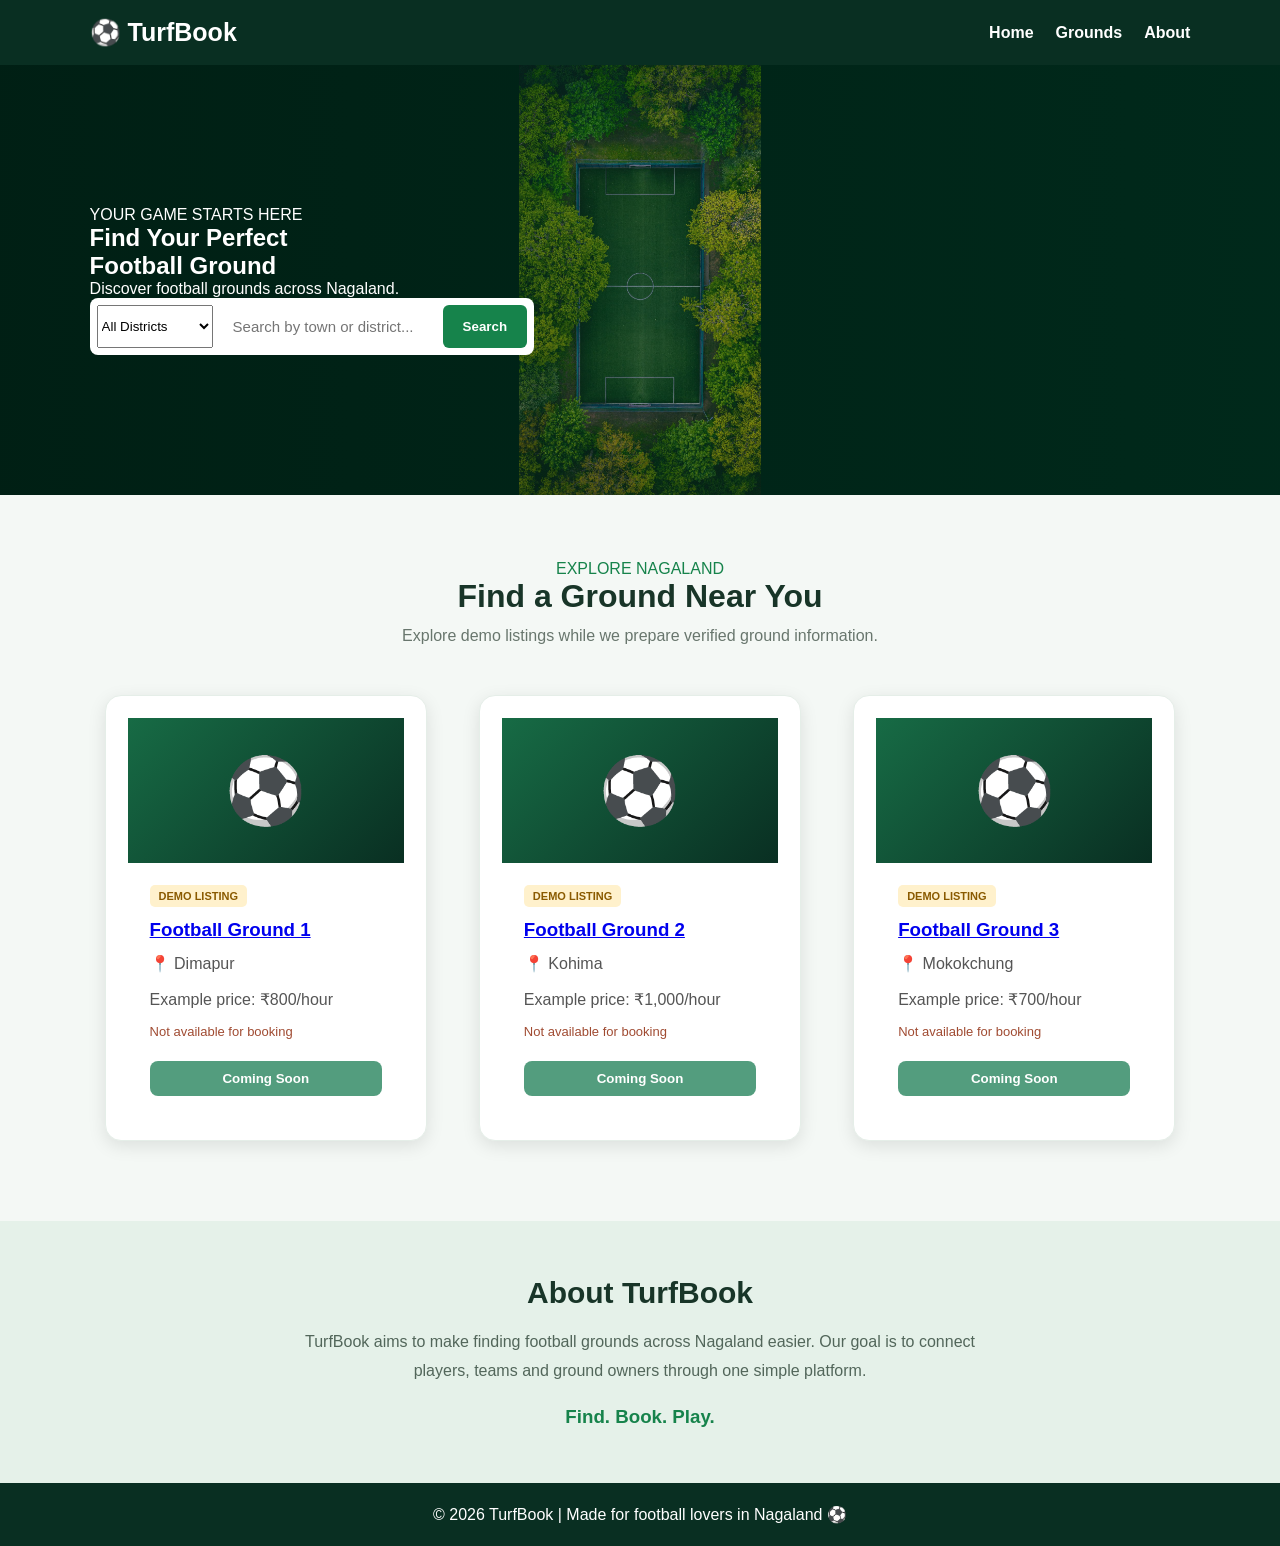
==== index.html @ 5e4b0c98 "Update index.html" ====
<!DOCTYPE html>
<html lang="en">
<head>
    <meta charset="UTF-8">
    <meta name="viewport" content="width=device-width, initial-scale=1.0">
    <title>TurfBook | Find. Book. Play.</title>
    <link rel="stylesheet" href="style.css">
</head>
<body>

<header class="navbar">
    <h2>⚽ TurfBook</h2>
    <nav>
        <a href="#home">Home</a>
        <a href="#grounds">Grounds</a>
        <a href="#about">About</a>
    </nav>
</header>

<section class="hero" id="home">
    <div class="hero-content">
        <p class="tagline">YOUR GAME STARTS HERE</p>
        <h1>Find Your Perfect<br>Football Ground</h1>
        <p>Discover football grounds across Nagaland.</p>

        <div class="search-box">

    <select id="districtFilter">
        <option value="">All Districts</option>
        <option value="Chümoukedima">Chümoukedima</option>
        <option value="Dimapur">Dimapur</option>
        <option value="Kiphire">Kiphire</option>
        <option value="Kohima">Kohima</option>
        <option value="Longleng">Longleng</option>
        <option value="Meluri">Meluri</option>
        <option value="Mokokchung">Mokokchung</option>
        <option value="Mon">Mon</option>
        <option value="Niuland">Niuland</option>
        <option value="Noklak">Noklak</option>
        <option value="Peren">Peren</option>
        <option value="Phek">Phek</option>
        <option value="Shamator">Shamator</option>
        <option value="Tseminyu">Tseminyu</option>
        <option value="Tuensang">Tuensang</option>
        <option value="Wokha">Wokha</option>
        <option value="Zunheboto">Zunheboto</option>
    </select>

    <input type="text" id="searchInput"
        placeholder="Search by town or district...">

    <button onclick="searchGrounds()">Search</button>

</div>
    </div>
</section>

<section class="grounds" id="grounds">
    <p class="section-tag">EXPLORE NAGALAND</p>
    <h2>Find a Ground Near You</h2>
    <p class="section-description">
        Explore demo listings while we prepare verified ground information.
    </p>

    <div class="ground-container">

        <div class="ground-card">
            <div class="ground-icon">⚽</div>
            <div class="ground-info">
                <span class="demo-label">DEMO LISTING</span>
                <h3>
    <a href="ground-details.html">Football Ground 1</a>
</h3>
                <p>📍 Dimapur</p>
                <p>Example price: ₹800/hour</p>
                <p class="unavailable">Not available for booking</p>
                <button disabled>Coming Soon</button>
            </div>
        </div>

        <div class="ground-card">
            <div class="ground-icon">⚽</div>
            <div class="ground-info">
                <span class="demo-label">DEMO LISTING</span>
                <h3>
    <a href="ground-details-2.html">Football Ground 2</a>
</h3>
                <p>📍 Kohima</p>
                <p>Example price: ₹1,000/hour</p>
                <p class="unavailable">Not available for booking</p>
                <button disabled>Coming Soon</button>
            </div>
        </div>

        <div class="ground-card">
            <div class="ground-icon">⚽</div>
            <div class="ground-info">
                <span class="demo-label">DEMO LISTING</span>
               <h3>
    <a href="ground-details-3.html">Football Ground 3</a>
</h3>
                <p>📍 Mokokchung</p>
                <p>Example price: ₹700/hour</p>
                <p class="unavailable">Not available for booking</p>
                <button disabled>Coming Soon</button>
            </div>
        </div>

    </div>
</section>

<section class="about" id="about">
    <h2>About TurfBook</h2>
    <p>
        TurfBook aims to make finding football grounds across Nagaland
        easier. Our goal is to connect players, teams and ground owners
        through one simple platform.
    </p>
    <h3>Find. Book. Play.</h3>
</section>

<footer>
    <p>© 2026 TurfBook | Made for football lovers in Nagaland ⚽</p>
</footer>

<script src="script.js"></script>
</body>
</html>
---- style.css ----
* {
    margin: 0;
    padding: 0;
    box-sizing: border-box;
}

html {
    scroll-behavior: smooth;
}

body {
    font-family: Arial, sans-serif;
    background: #f4f8f5;
    color: #183528;
}

/* Navigation */
.navbar {
    background: #092f22;
    color: white;
    padding: 18px 7%;
    display: flex;
    justify-content: space-between;
    align-items: center;
    flex-wrap: wrap;
    gap: 15px;
}

.navbar h2 {
    font-size: 25px;
}

.navbar nav {
    display: flex;
    gap: 22px;
}

.navbar a {
    color: white;
    text-decoration: none;
    font-weight: bold;
}

.navbar a:hover {
    color: #9be7b0;
}

/* Hero section */
.hero {
    min-height: 430px;
    padding: 40px 7%;
    display: flex;
    align-items: center;
    background:
        linear-gradient(90deg, rgba(0, 25, 16, 0.65), rgba(0, 25, 16, 0.10)),
        url("stadium.jpg") center center / contain no-repeat;
    background-color: #002b1c;
    color: white;
    width: 100%;
}
/* Search */
.search-box {
    display: flex;
    max-width: 550px;
    background: white;
    padding: 7px;
    border-radius: 8px;
    gap: 7px;
}

.search-box input {
    flex: 1;
    min-width: 0;
    padding: 13px;
    border: none;
    outline: none;
    font-size: 15px;
}

.search-box button {
    background: #16834b;
    color: white;
    border: none;
    padding: 13px 20px;
    border-radius: 6px;
    font-weight: bold;
    cursor: pointer;
}

/* Grounds section */
.grounds {
    padding: 65px 7%;
    text-align: center;
}

.grounds .section-tag {
    color: #16834b;
}

.grounds h2 {
    font-size: 32px;
    margin-bottom: 12px;
}

.section-description {
    color: #68766d;
    margin-bottom: 35px;
}

.ground-container {
    display: grid;
    grid-template-columns: repeat(3, 1fr);
    gap: 22px;
    text-align: left;
}

.ground-card {
    background: white;
    border-radius: 12px;
    overflow: hidden;
    box-shadow: 0 5px 20px #12352212;
    border: 1px solid #e2ebe5;
}

.ground-icon {
    min-height: 145px;
    background: linear-gradient(135deg, #176b45, #092f22);
    display: flex;
    align-items: center;
    justify-content: center;
    font-size: 65px;
}

.ground-info {
    padding: 22px;
}

.demo-label {
    display: inline-block;
    color: #8a5a00;
    background: #fff1cc;
    padding: 5px 9px;
    border-radius: 5px;
    font-size: 11px;
    font-weight: bold;
    margin-bottom: 12px;
}

.ground-info h3 {
    margin-bottom: 12px;
}

.ground-info p {
    margin-bottom: 10px;
    color: #58675e;
}

.unavailable {
    font-size: 13px;
    color: #a04b32 !important;
}

.ground-info button {
    width: 100%;
    padding: 12px;
    margin-top: 8px;
    background: #dce8df;
    color: #52665a;
    border: none;
    border-radius: 6px;
    font-weight: bold;
}

/* About section */
.about {
    background: #e5f1e9;
    text-align: center;
    padding: 55px 10%;
}

.about h2 {
    font-size: 30px;
    margin-bottom: 18px;
}

.about p {
    max-width: 700px;
    margin: auto;
    line-height: 1.8;
    color: #52665a;
}

.about h3 {
    color: #16834b;
    margin-top: 20px;
}

/* Footer */
footer {
    background: #092f22;
    color: white;
    text-align: center;
    padding: 22px;
}

/* Mobile layout */
@media (max-width: 750px) {
    .navbar {
        flex-direction: column;
    }

    .hero {
        min-height: 380px;
        padding: 60px 7%;
    }

    .hero h1 {
        font-size: 36px;
    }

    .ground-container {
        grid-template-columns: 1fr;
    }

    .grounds h2 {
        font-size: 26px;
    }
}

@media (max-width: 400px) {
    .navbar nav {
        gap: 13px;
    }

    .search-box {
        flex-direction: column;
    }
}
/* Mobile-friendly design */
@media screen and (max-width: 600px) {

    header {
        padding: 15px;
        flex-direction: column;
        gap: 12px;
    }

    nav {
        display: flex;
        flex-wrap: wrap;
        justify-content: center;
        gap: 15px;
    }

    .hero {
        min-height: 350px;
        padding: 30px 20px;
        text-align: center;
        justify-content: center;
        background-position: center;
        background-size: contain;
    }

    .hero h1 {
        font-size: 28px;
    }

    .hero p {
        font-size: 15px;
    }

    .ground-card {
        width: 100%;
        margin-bottom: 20px;
    }

    .search-box {
        width: 100%;
    }

}
/* Professional ground cards */
.ground-card {
    background: white;
    border-radius: 16px;
    padding: 22px;
    margin: 15px;
    box-shadow: 0 5px 18px rgba(0, 0, 0, 0.10);
    border: 1px solid #e5eee8;
    transition: transform 0.3s ease, box-shadow 0.3s ease;
}

.ground-card:hover {
    transform: translateY(-5px);
    box-shadow: 0 10px 25px rgba(0, 0, 0, 0.15);
}

.ground-card h3 {
    color: #075c38;
    margin-bottom: 10px;
}

.ground-card p {
    color: #555;
    line-height: 1.6;
}

.ground-card button {
    border: none;
    border-radius: 8px;
    padding: 10px 18px;
    background: #0b7548;
    color: white;
    font-weight: bold;
    cursor: not-allowed;
    opacity: 0.7;
}
/* Ground Details Page */
.ground-details {
    max-width: 800px;
    margin: 30px auto;
    padding: 25px;
    background: white;
    border-radius: 15px;
    box-shadow: 0 4px 15px rgba(0,0,0,0.1);
}

.ground-details h1 {
    color: #075c38;
    margin-bottom: 15px;
}

.detail-image {
    width: 100%;
    max-height: 350px;
    object-fit: cover;
    border-radius: 12px;
    margin: 20px 0;
}

.demo-note {
    background: #fff4d6;
    padding: 12px;
    border-radius: 8px;
    color: #765500;
}

@media screen and (max-width: 600px) {
    .ground-details {
        margin: 15px;
        padding: 18px;
    }
}
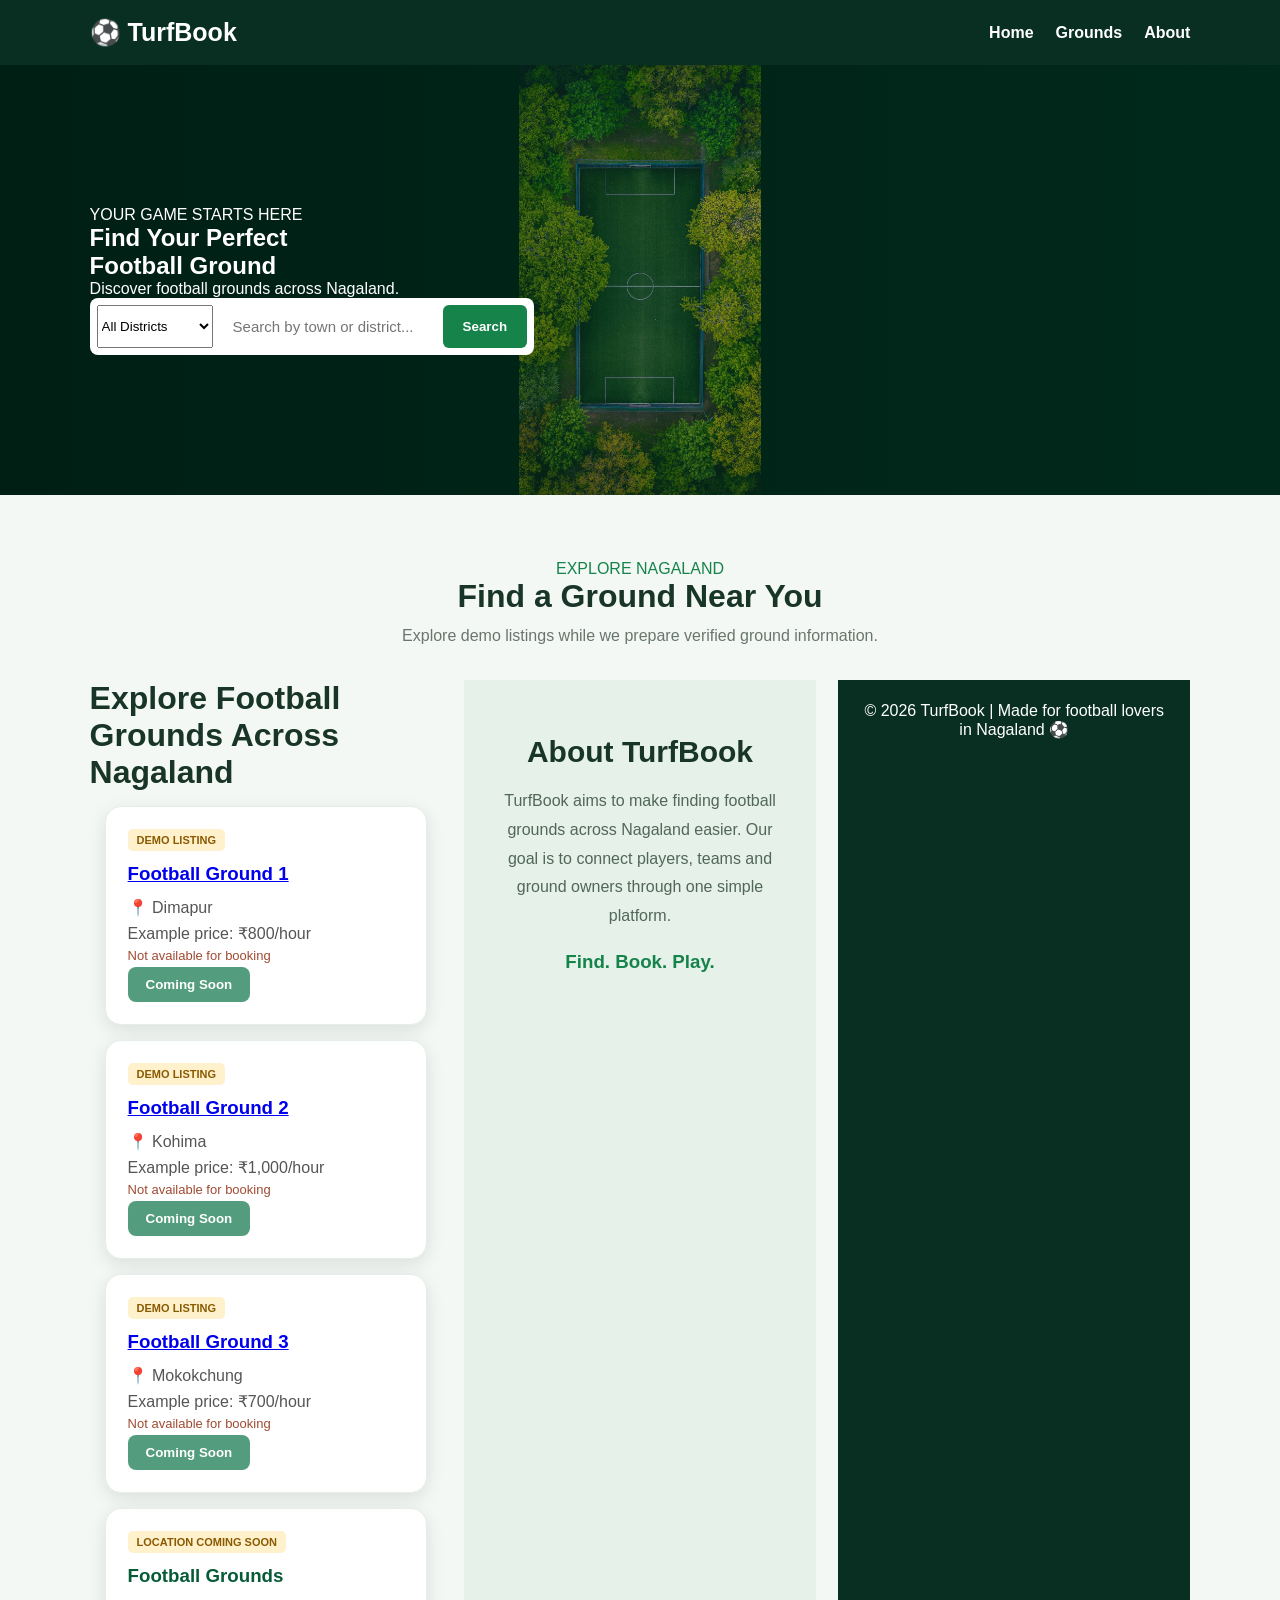
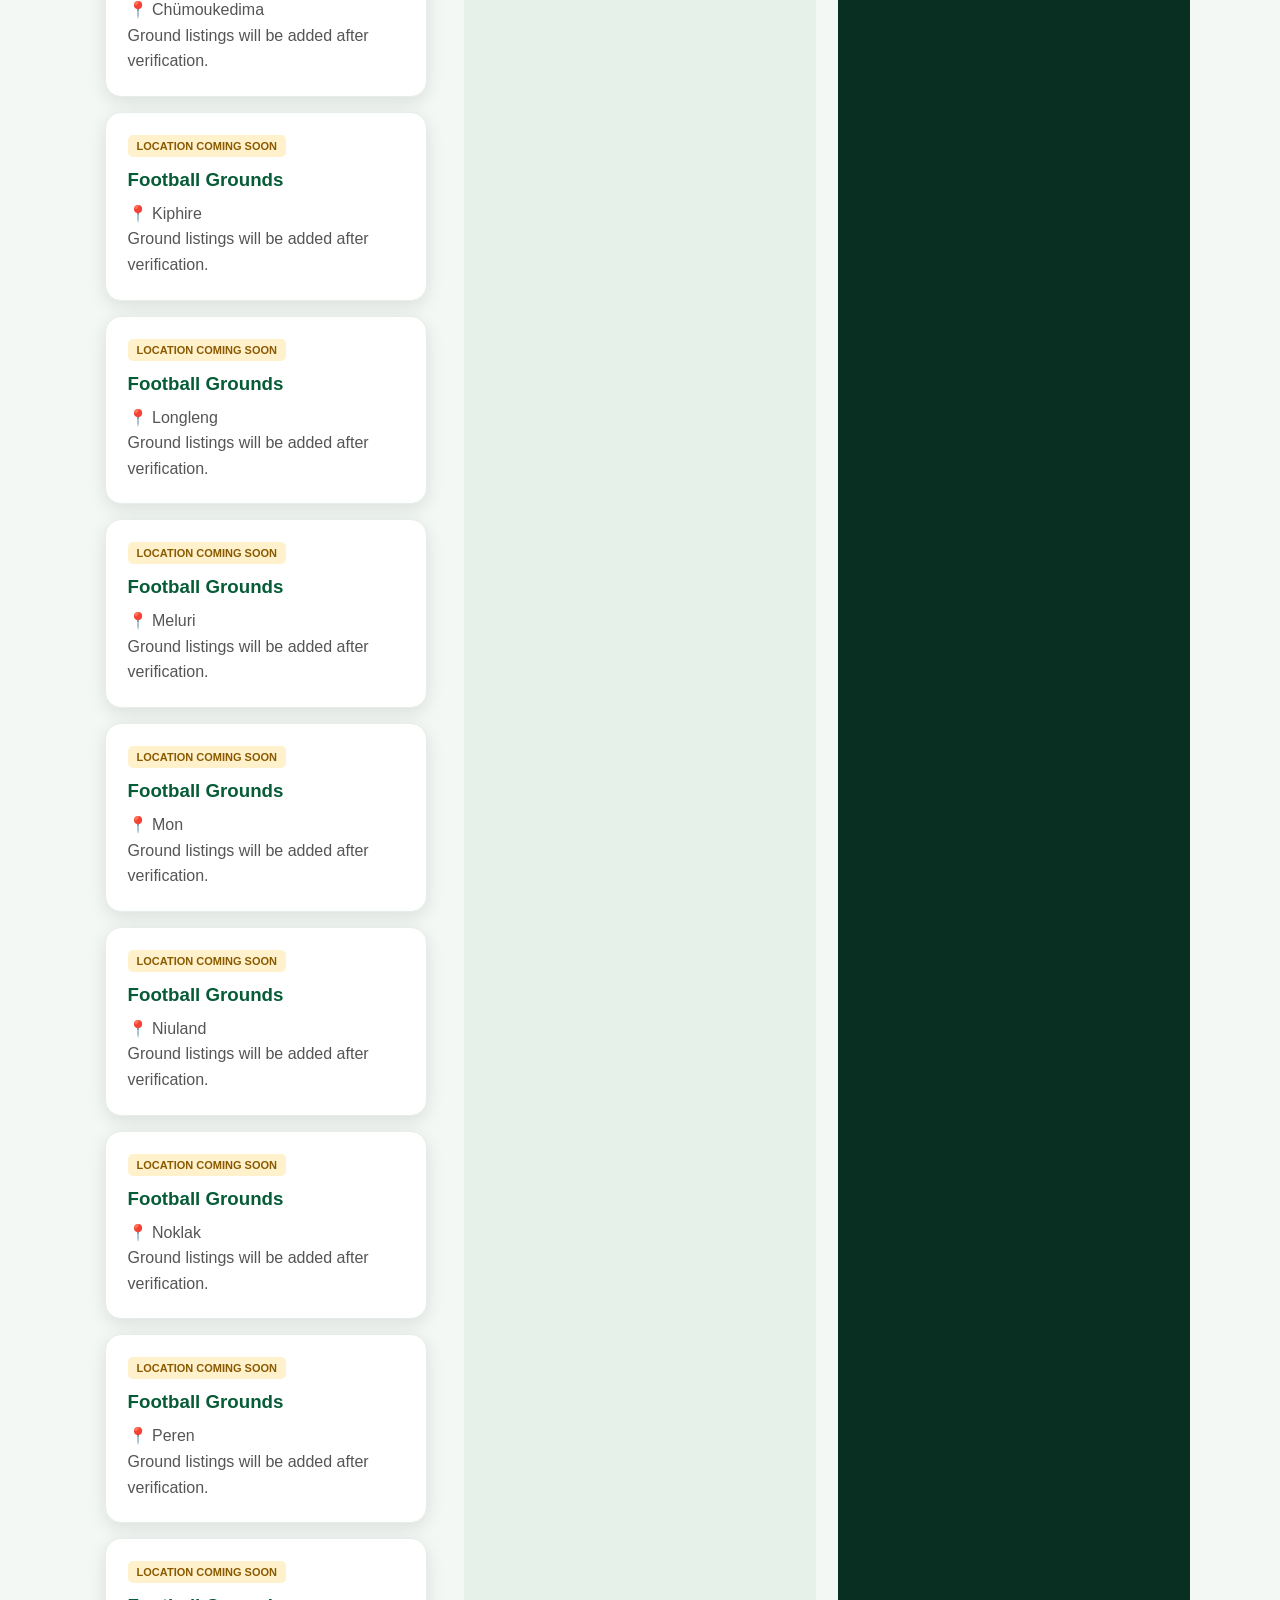
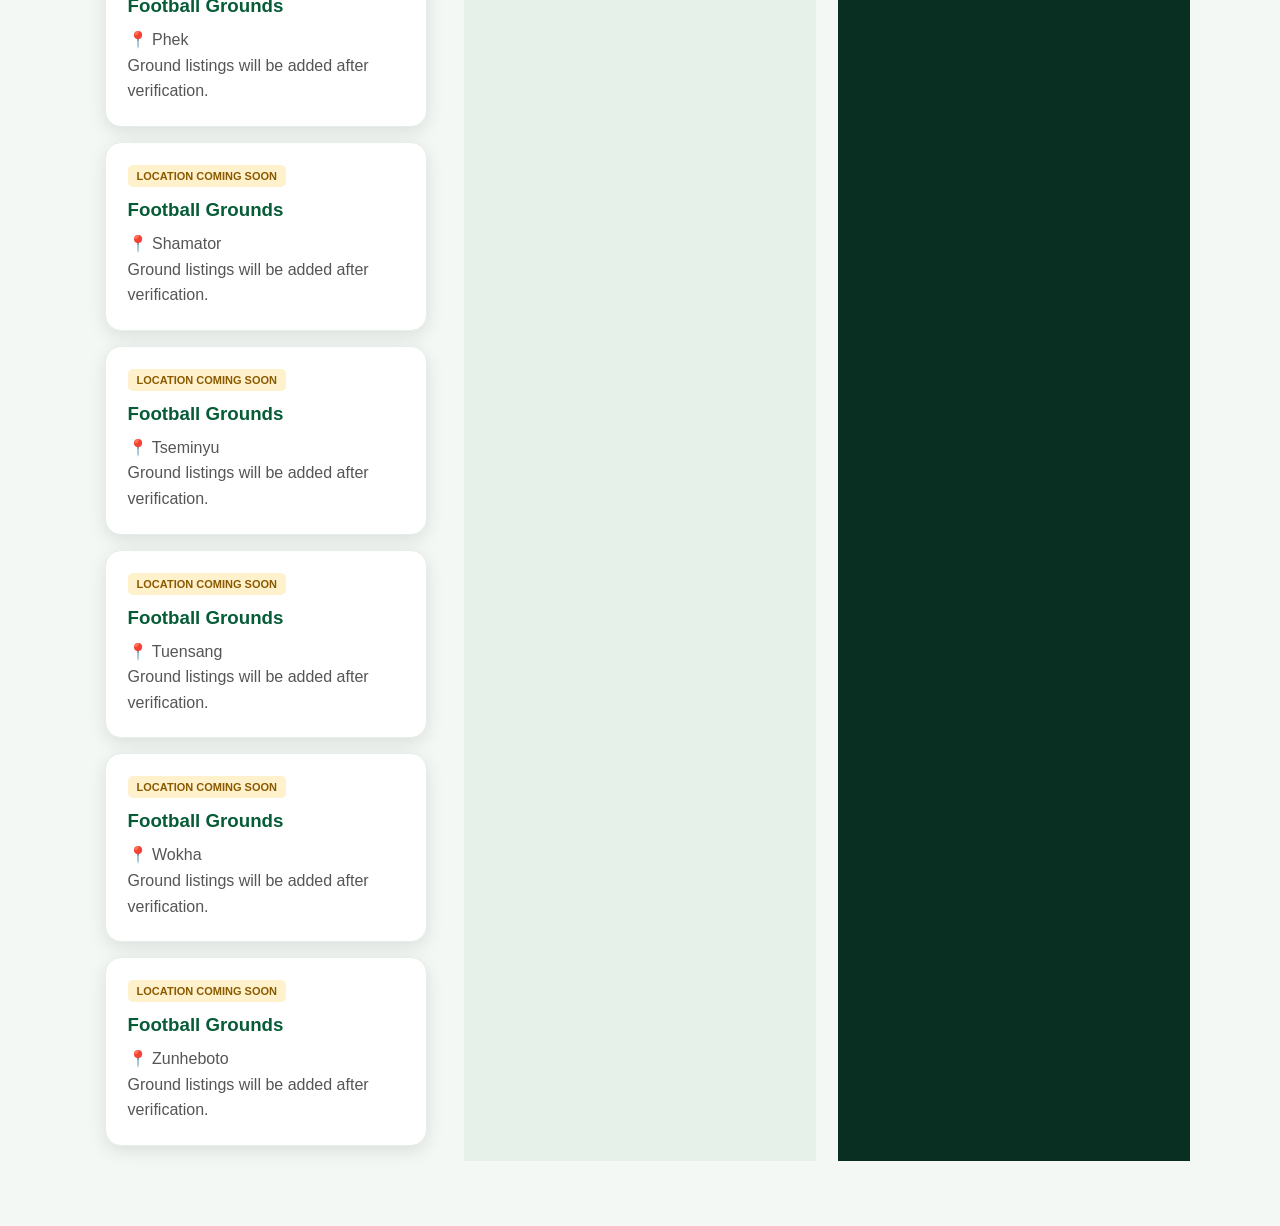
==== commit 27880153: "Update index.html" ====
--- a/index.html
+++ b/index.html
@@ -64,51 +64,138 @@
 
     <div class="ground-container">
 
-        <div class="ground-card">
-            <div class="ground-icon">⚽</div>
-            <div class="ground-info">
-                <span class="demo-label">DEMO LISTING</span>
-                <h3>
-    <a href="ground-details.html">Football Ground 1</a>
-</h3>
-                <p>📍 Dimapur</p>
-                <p>Example price: ₹800/hour</p>
-                <p class="unavailable">Not available for booking</p>
-                <button disabled>Coming Soon</button>
-            </div>
-        </div>
-
-        <div class="ground-card">
-            <div class="ground-icon">⚽</div>
-            <div class="ground-info">
-                <span class="demo-label">DEMO LISTING</span>
-                <h3>
-    <a href="ground-details-2.html">Football Ground 2</a>
-</h3>
-                <p>📍 Kohima</p>
-                <p>Example price: ₹1,000/hour</p>
-                <p class="unavailable">Not available for booking</p>
-                <button disabled>Coming Soon</button>
-            </div>
-        </div>
-
-        <div class="ground-card">
-            <div class="ground-icon">⚽</div>
-            <div class="ground-info">
-                <span class="demo-label">DEMO LISTING</span>
-               <h3>
-    <a href="ground-details-3.html">Football Ground 3</a>
-</h3>
-                <p>📍 Mokokchung</p>
-                <p>Example price: ₹700/hour</p>
-                <p class="unavailable">Not available for booking</p>
-                <button disabled>Coming Soon</button>
-            </div>
+        <section id="grounds">
+    <h2>Explore Football Grounds Across Nagaland</h2>
+
+    <div class="ground-list">
+
+        <div class="ground-card">
+            <span class="demo-label">DEMO LISTING</span>
+            <h3><a href="ground-details.html">Football Ground 1</a></h3>
+            <p>📍 Dimapur</p>
+            <p>Example price: ₹800/hour</p>
+            <p class="unavailable">Not available for booking</p>
+            <button disabled>Coming Soon</button>
+        </div>
+
+        <div class="ground-card">
+            <span class="demo-label">DEMO LISTING</span>
+            <h3><a href="ground-details-2.html">Football Ground 2</a></h3>
+            <p>📍 Kohima</p>
+            <p>Example price: ₹1,000/hour</p>
+            <p class="unavailable">Not available for booking</p>
+            <button disabled>Coming Soon</button>
+        </div>
+
+        <div class="ground-card">
+            <span class="demo-label">DEMO LISTING</span>
+            <h3><a href="ground-details-3.html">Football Ground 3</a></h3>
+            <p>📍 Mokokchung</p>
+            <p>Example price: ₹700/hour</p>
+            <p class="unavailable">Not available for booking</p>
+            <button disabled>Coming Soon</button>
+        </div>
+
+        <div class="ground-card">
+            <span class="demo-label">LOCATION COMING SOON</span>
+            <h3>Football Grounds</h3>
+            <p>📍 Chümoukedima</p>
+            <p>Ground listings will be added after verification.</p>
+        </div>
+
+        <div class="ground-card">
+            <span class="demo-label">LOCATION COMING SOON</span>
+            <h3>Football Grounds</h3>
+            <p>📍 Kiphire</p>
+            <p>Ground listings will be added after verification.</p>
+        </div>
+
+        <div class="ground-card">
+            <span class="demo-label">LOCATION COMING SOON</span>
+            <h3>Football Grounds</h3>
+            <p>📍 Longleng</p>
+            <p>Ground listings will be added after verification.</p>
+        </div>
+
+        <div class="ground-card">
+            <span class="demo-label">LOCATION COMING SOON</span>
+            <h3>Football Grounds</h3>
+            <p>📍 Meluri</p>
+            <p>Ground listings will be added after verification.</p>
+        </div>
+
+        <div class="ground-card">
+            <span class="demo-label">LOCATION COMING SOON</span>
+            <h3>Football Grounds</h3>
+            <p>📍 Mon</p>
+            <p>Ground listings will be added after verification.</p>
+        </div>
+
+        <div class="ground-card">
+            <span class="demo-label">LOCATION COMING SOON</span>
+            <h3>Football Grounds</h3>
+            <p>📍 Niuland</p>
+            <p>Ground listings will be added after verification.</p>
+        </div>
+
+        <div class="ground-card">
+            <span class="demo-label">LOCATION COMING SOON</span>
+            <h3>Football Grounds</h3>
+            <p>📍 Noklak</p>
+            <p>Ground listings will be added after verification.</p>
+        </div>
+
+        <div class="ground-card">
+            <span class="demo-label">LOCATION COMING SOON</span>
+            <h3>Football Grounds</h3>
+            <p>📍 Peren</p>
+            <p>Ground listings will be added after verification.</p>
+        </div>
+
+        <div class="ground-card">
+            <span class="demo-label">LOCATION COMING SOON</span>
+            <h3>Football Grounds</h3>
+            <p>📍 Phek</p>
+            <p>Ground listings will be added after verification.</p>
+        </div>
+
+        <div class="ground-card">
+            <span class="demo-label">LOCATION COMING SOON</span>
+            <h3>Football Grounds</h3>
+            <p>📍 Shamator</p>
+            <p>Ground listings will be added after verification.</p>
+        </div>
+
+        <div class="ground-card">
+            <span class="demo-label">LOCATION COMING SOON</span>
+            <h3>Football Grounds</h3>
+            <p>📍 Tseminyu</p>
+            <p>Ground listings will be added after verification.</p>
+        </div>
+
+        <div class="ground-card">
+            <span class="demo-label">LOCATION COMING SOON</span>
+            <h3>Football Grounds</h3>
+            <p>📍 Tuensang</p>
+            <p>Ground listings will be added after verification.</p>
+        </div>
+
+        <div class="ground-card">
+            <span class="demo-label">LOCATION COMING SOON</span>
+            <h3>Football Grounds</h3>
+            <p>📍 Wokha</p>
+            <p>Ground listings will be added after verification.</p>
+        </div>
+
+        <div class="ground-card">
+            <span class="demo-label">LOCATION COMING SOON</span>
+            <h3>Football Grounds</h3>
+            <p>📍 Zunheboto</p>
+            <p>Ground listings will be added after verification.</p>
         </div>
 
     </div>
 </section>
-
 <section class="about" id="about">
     <h2>About TurfBook</h2>
     <p>
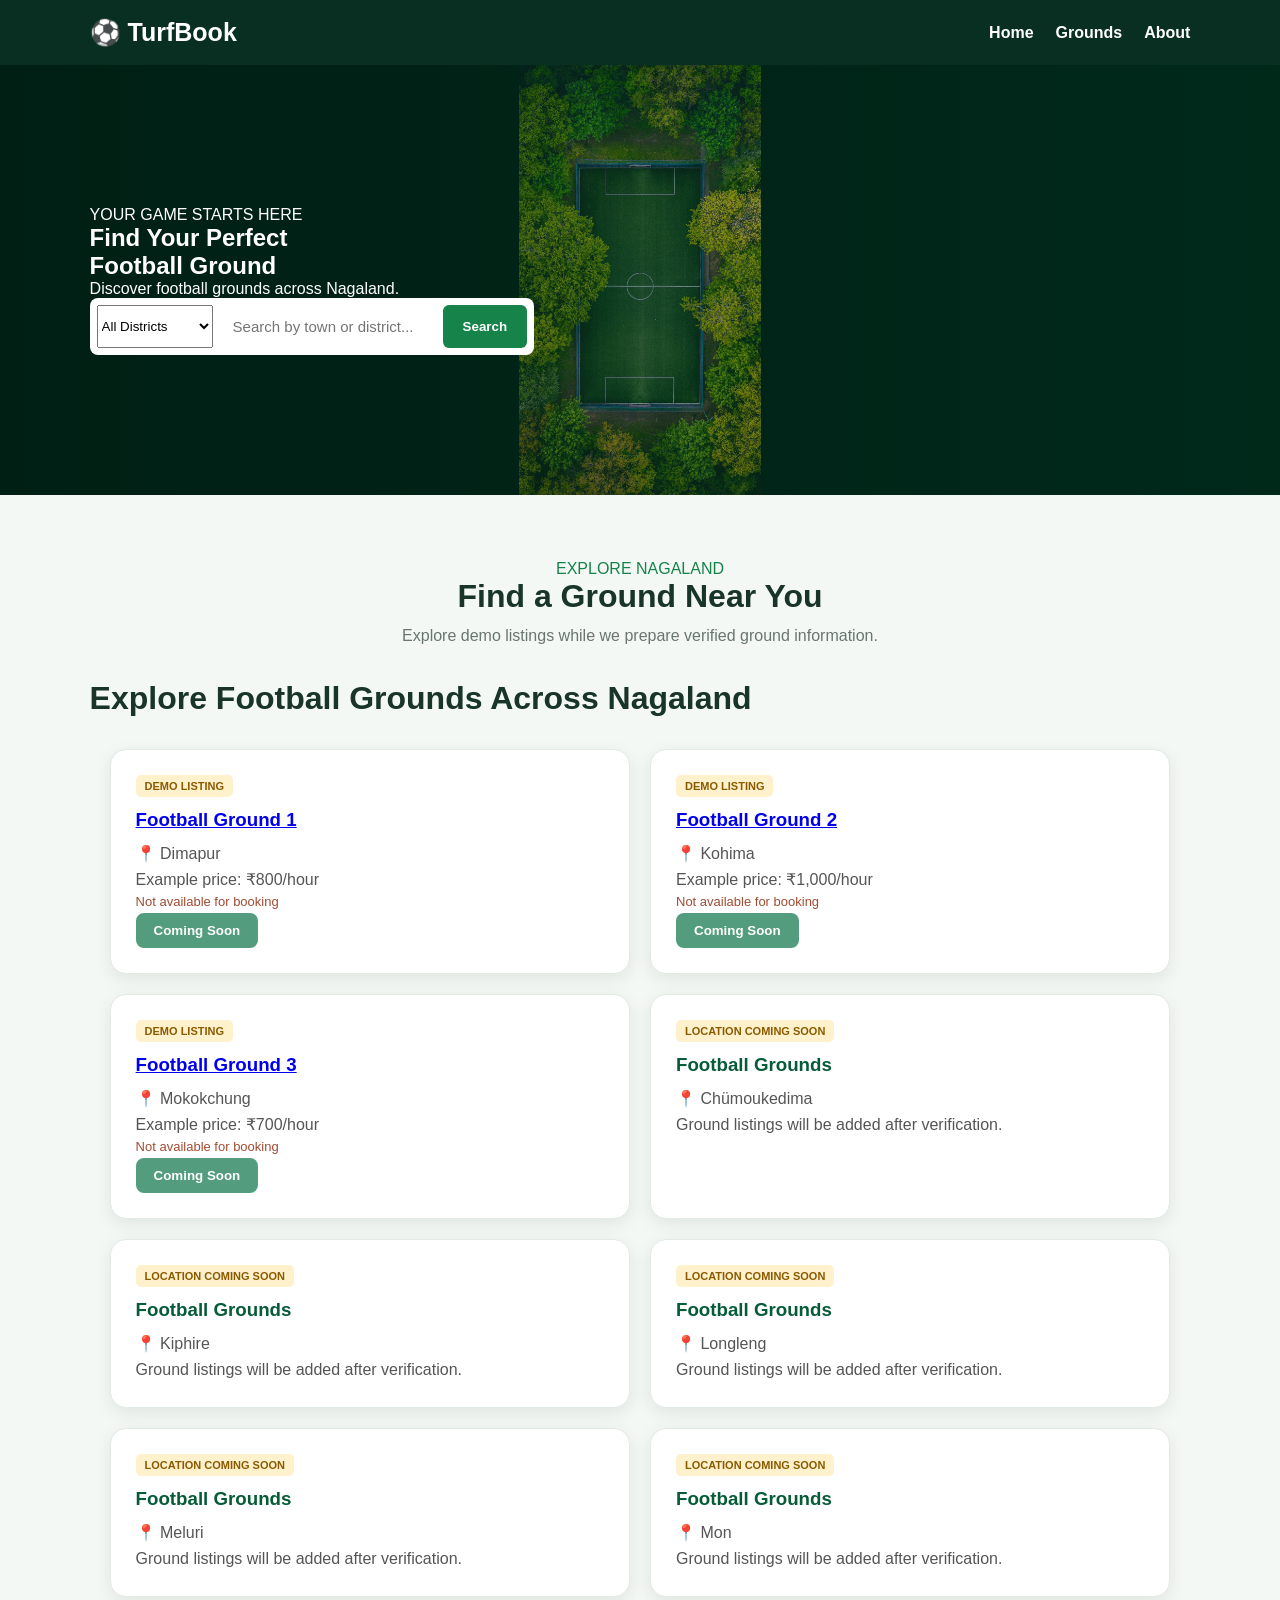
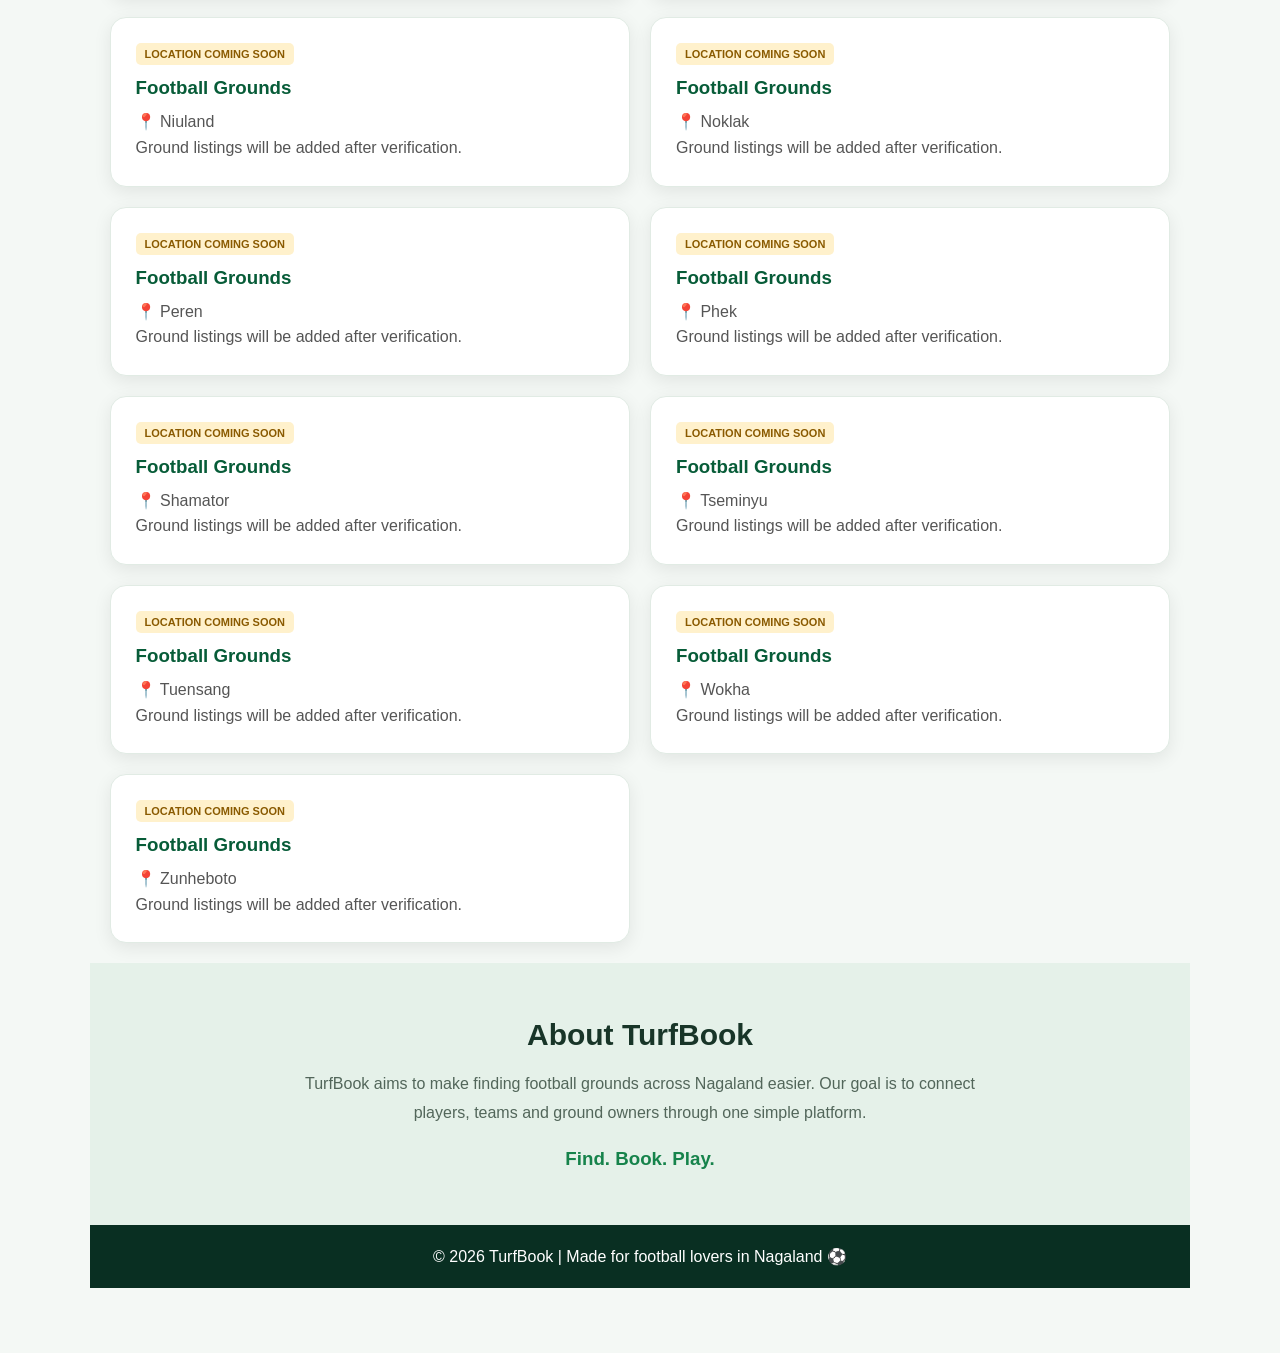
==== commit 90a104bd: "Update index.html" ====
--- a/index.html
+++ b/index.html
@@ -72,7 +72,7 @@
         <div class="ground-card">
             <span class="demo-label">DEMO LISTING</span>
             <h3><a href="ground-details.html">Football Ground 1</a></h3>
-            <p>📍 Dimapur</p>
+            <p class="location-badge">📍 Dimapur</p>
             <p>Example price: ₹800/hour</p>
             <p class="unavailable">Not available for booking</p>
             <button disabled>Coming Soon</button>
--- a/style.css
+++ b/style.css
@@ -108,9 +108,10 @@
 }
 
 .ground-container {
-    display: grid;
-    grid-template-columns: repeat(3, 1fr);
-    gap: 22px;
+    display: block;
+    width: 100%;
+    max-width: 1200px;
+    margin: 0 auto;
     text-align: left;
 }
 
@@ -281,13 +282,13 @@
 }
 /* Professional ground cards */
 .ground-card {
-    background: white;
+    background: #ffffff;
     border-radius: 16px;
-    padding: 22px;
-    margin: 15px;
-    box-shadow: 0 5px 18px rgba(0, 0, 0, 0.10);
-    border: 1px solid #e5eee8;
-    transition: transform 0.3s ease, box-shadow 0.3s ease;
+    padding: 25px;
+    margin: 0;
+    border: 1px solid #e1ebe4;
+    box-shadow: 0 5px 18px rgba(0, 0, 0, 0.08);
+    transition: 0.3s ease;
 }
 
 .ground-card:hover {
@@ -351,5 +352,38 @@
         padding: 18px;
     }
 }
-
-    
+/* TurfBook Ground Listings Grid */
+.ground-list {
+    display: grid !important;
+    grid-template-columns: repeat(2, minmax(0, 1fr));
+    gap: 20px;
+    padding: 20px;
+    width: 100%;
+    box-sizing: border-box;
+}
+
+.ground-list .ground-card {
+    width: 100%;
+    margin: 0;
+    min-width: 0;
+    box-sizing: border-box;
+}
+
+/* Tablet */
+@media screen and (max-width: 900px) {
+    .ground-list {
+        grid-template-columns: repeat(2, minmax(0, 1fr));
+    }
+}
+
+/* Mobile */
+@media screen and (max-width: 600px) {
+    .ground-list {
+        grid-template-columns: 1fr;
+    }
+}
+@media screen and (max-width: 600px) {
+    .ground-list {
+        grid-template-columns: 1fr;
+    }
+}
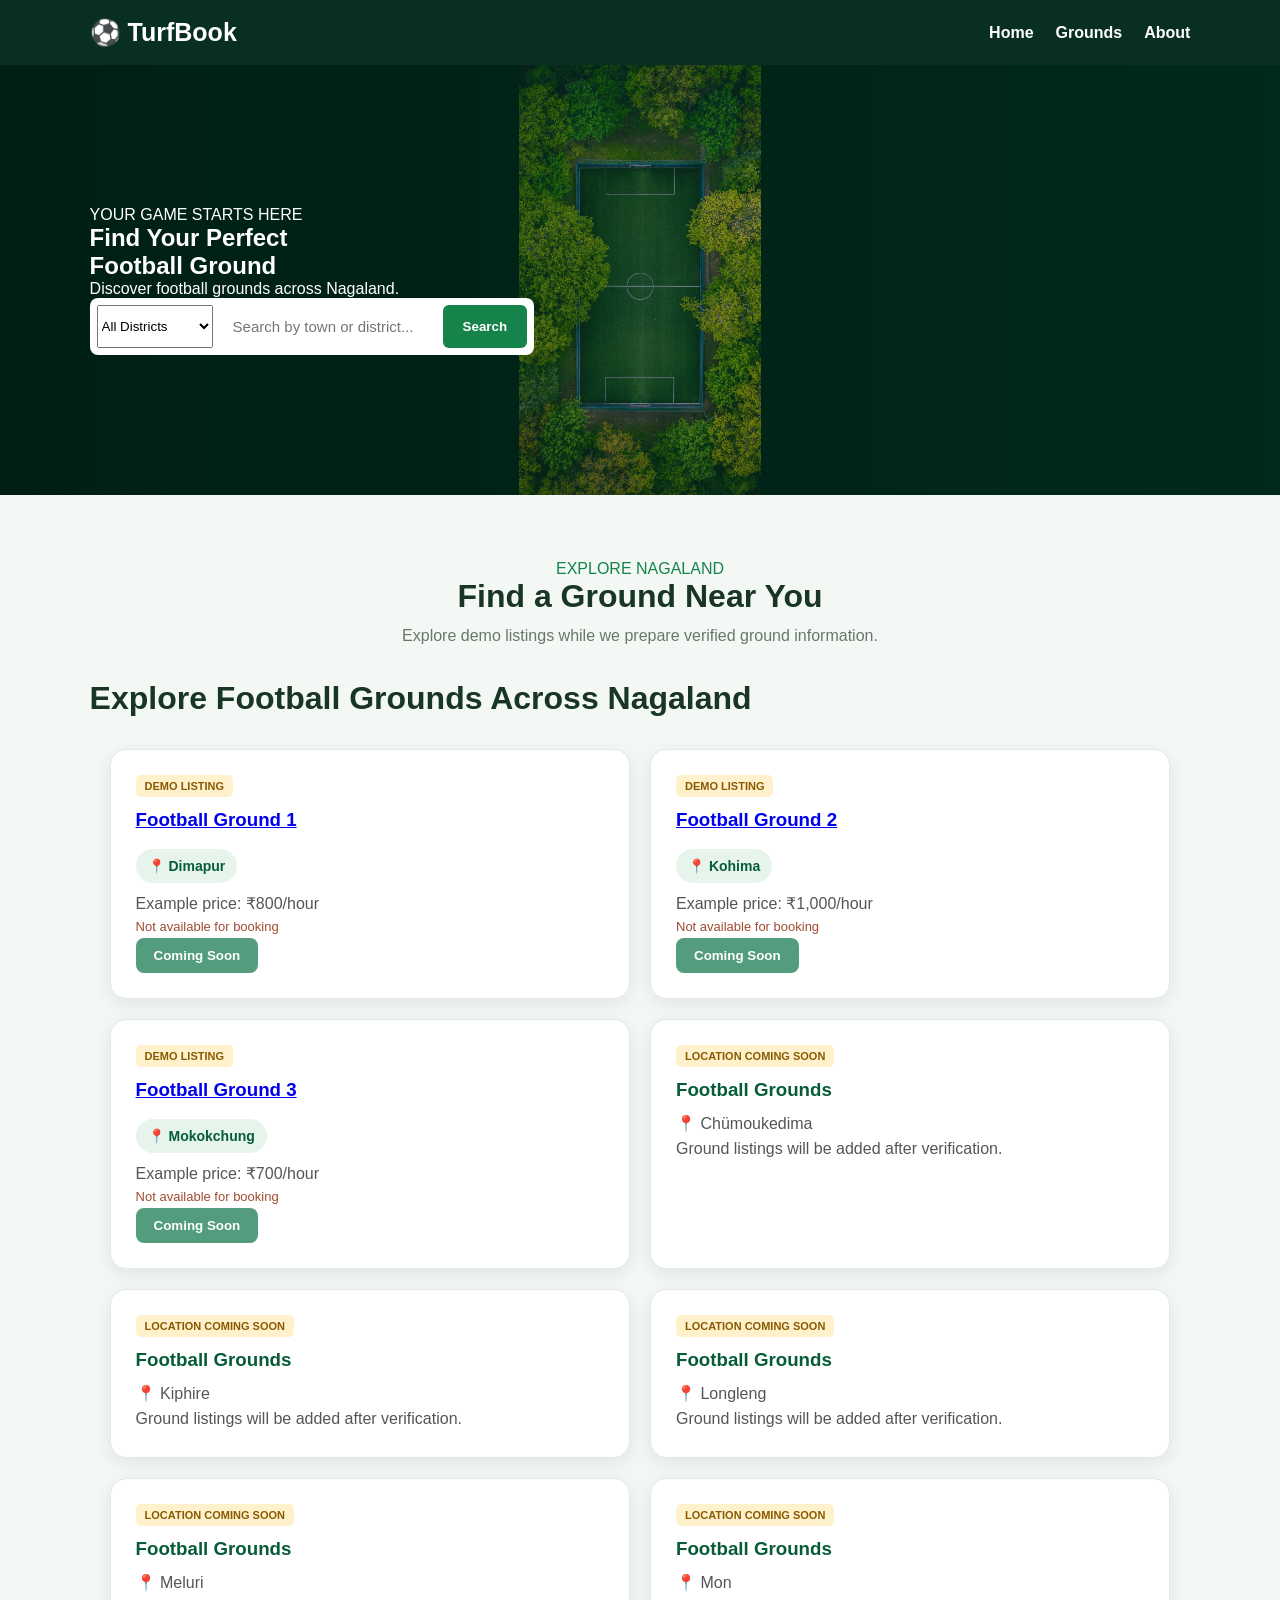
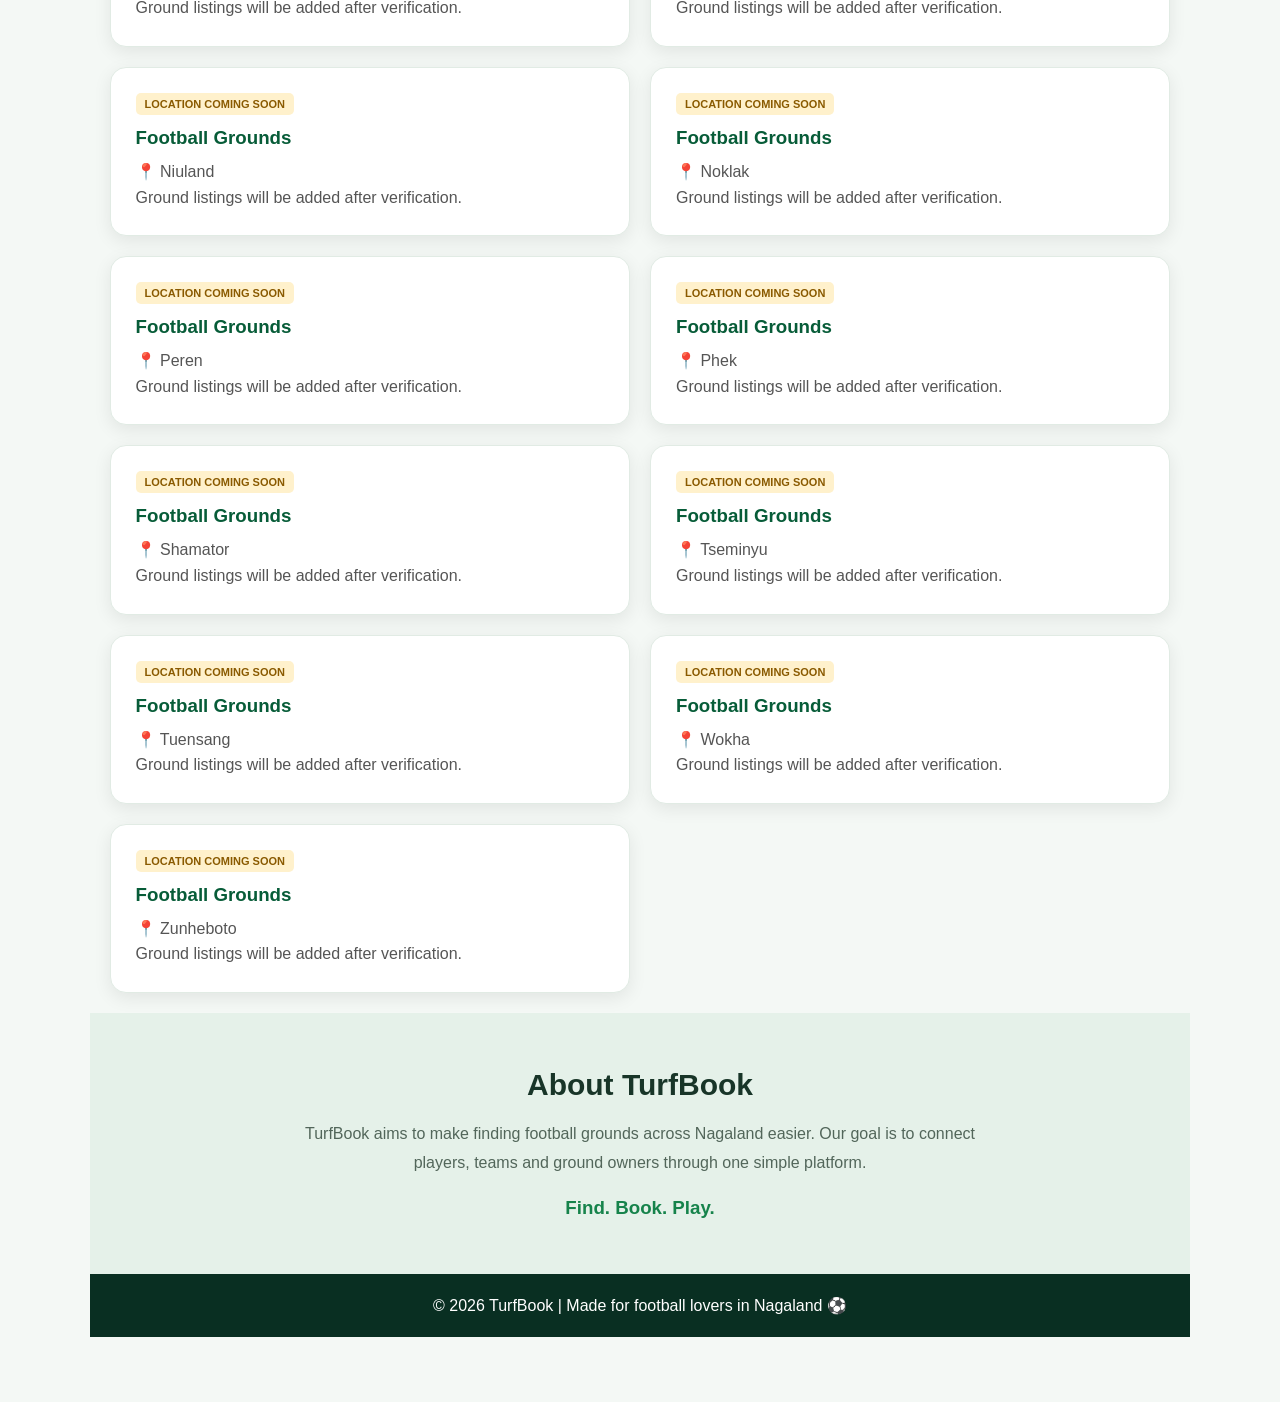
==== commit 5e82e723: "Add location badge class to ground listings" ====
--- a/index.html
+++ b/index.html
@@ -81,7 +81,7 @@
         <div class="ground-card">
             <span class="demo-label">DEMO LISTING</span>
             <h3><a href="ground-details-2.html">Football Ground 2</a></h3>
-            <p>📍 Kohima</p>
+            <p class="location-badge">📍 Kohima</p>
             <p>Example price: ₹1,000/hour</p>
             <p class="unavailable">Not available for booking</p>
             <button disabled>Coming Soon</button>
@@ -90,7 +90,7 @@
         <div class="ground-card">
             <span class="demo-label">DEMO LISTING</span>
             <h3><a href="ground-details-3.html">Football Ground 3</a></h3>
-            <p>📍 Mokokchung</p>
+           <p class="location-badge">📍 Mokokchung</p>
             <p>Example price: ₹700/hour</p>
             <p class="unavailable">Not available for booking</p>
             <button disabled>Coming Soon</button>
--- a/style.css
+++ b/style.css
@@ -387,3 +387,14 @@
         grid-template-columns: 1fr;
     }
 }
+/* Location badge */
+.location-badge {
+    display: inline-block;
+    background: #e6f4ec;
+    color: #075c38 !important;
+    padding: 6px 12px;
+    border-radius: 20px;
+    font-size: 14px;
+    font-weight: 600;
+    margin: 8px 0;
+}
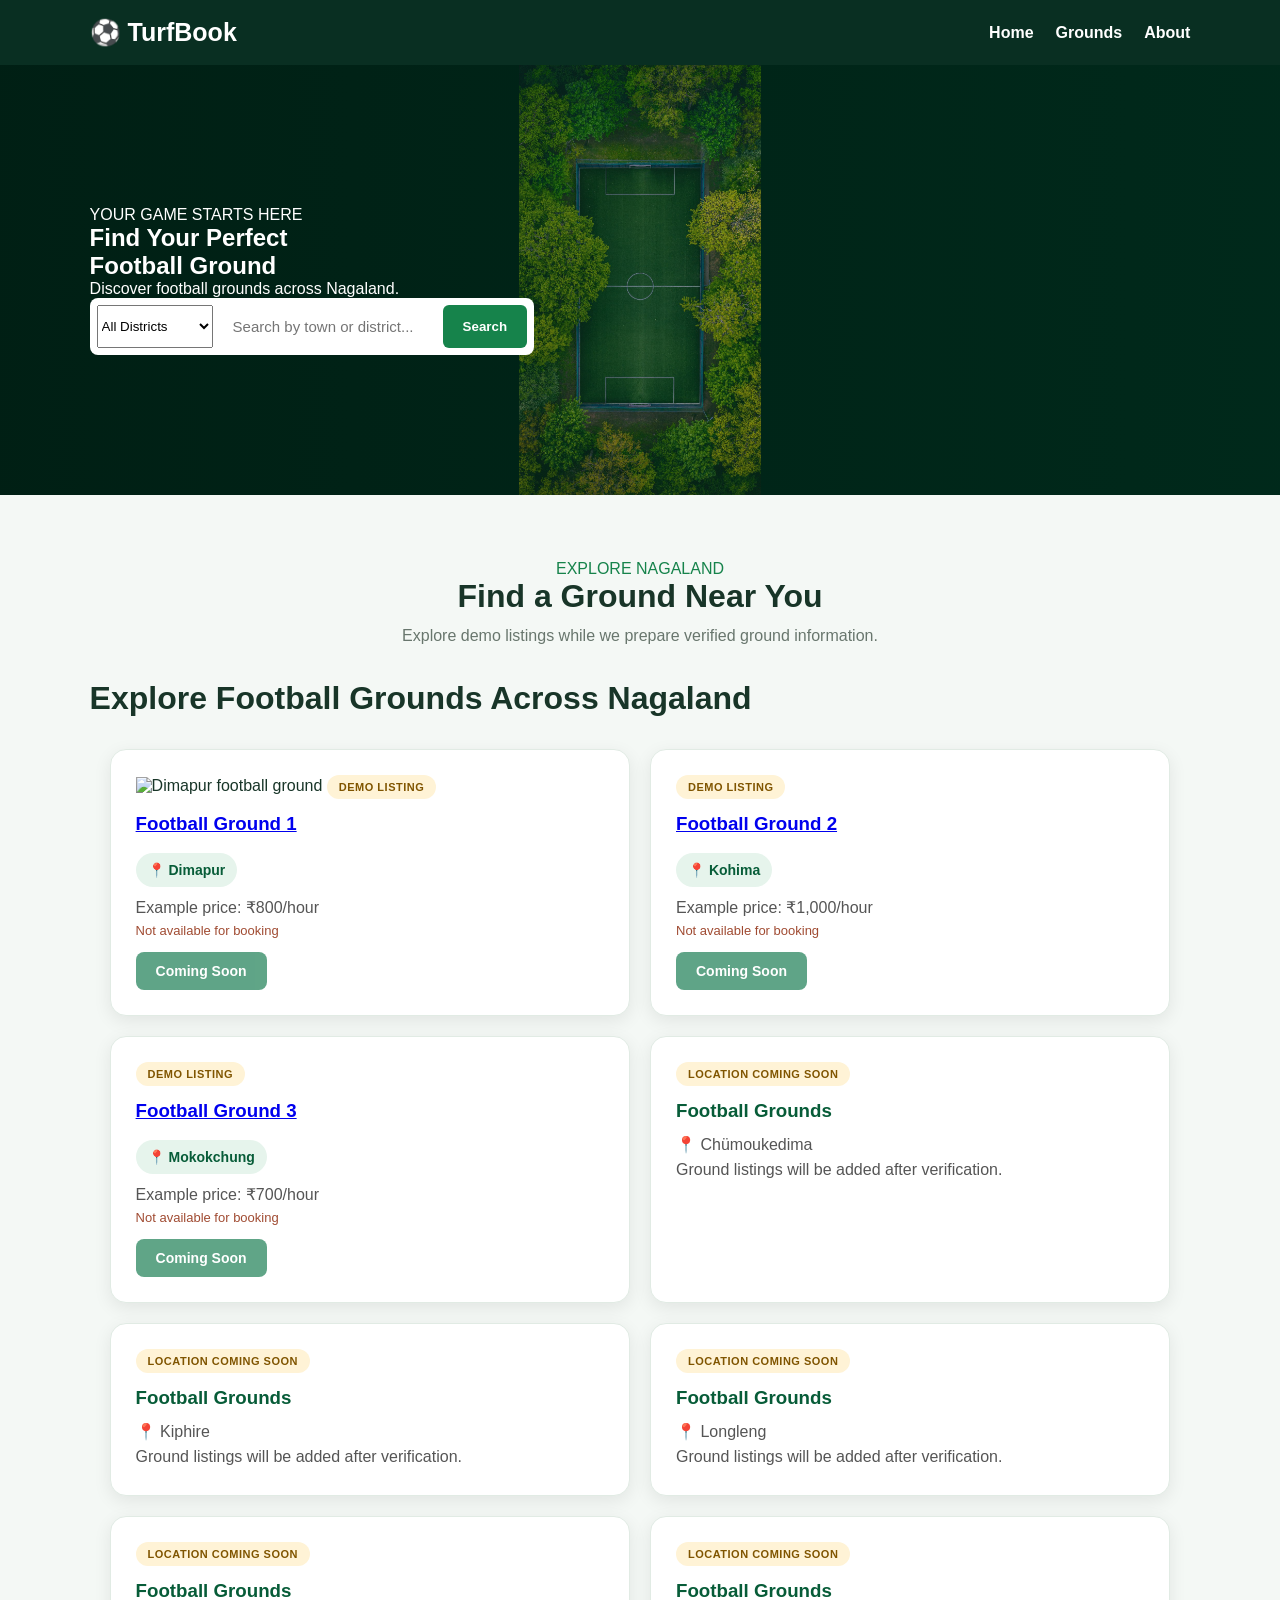
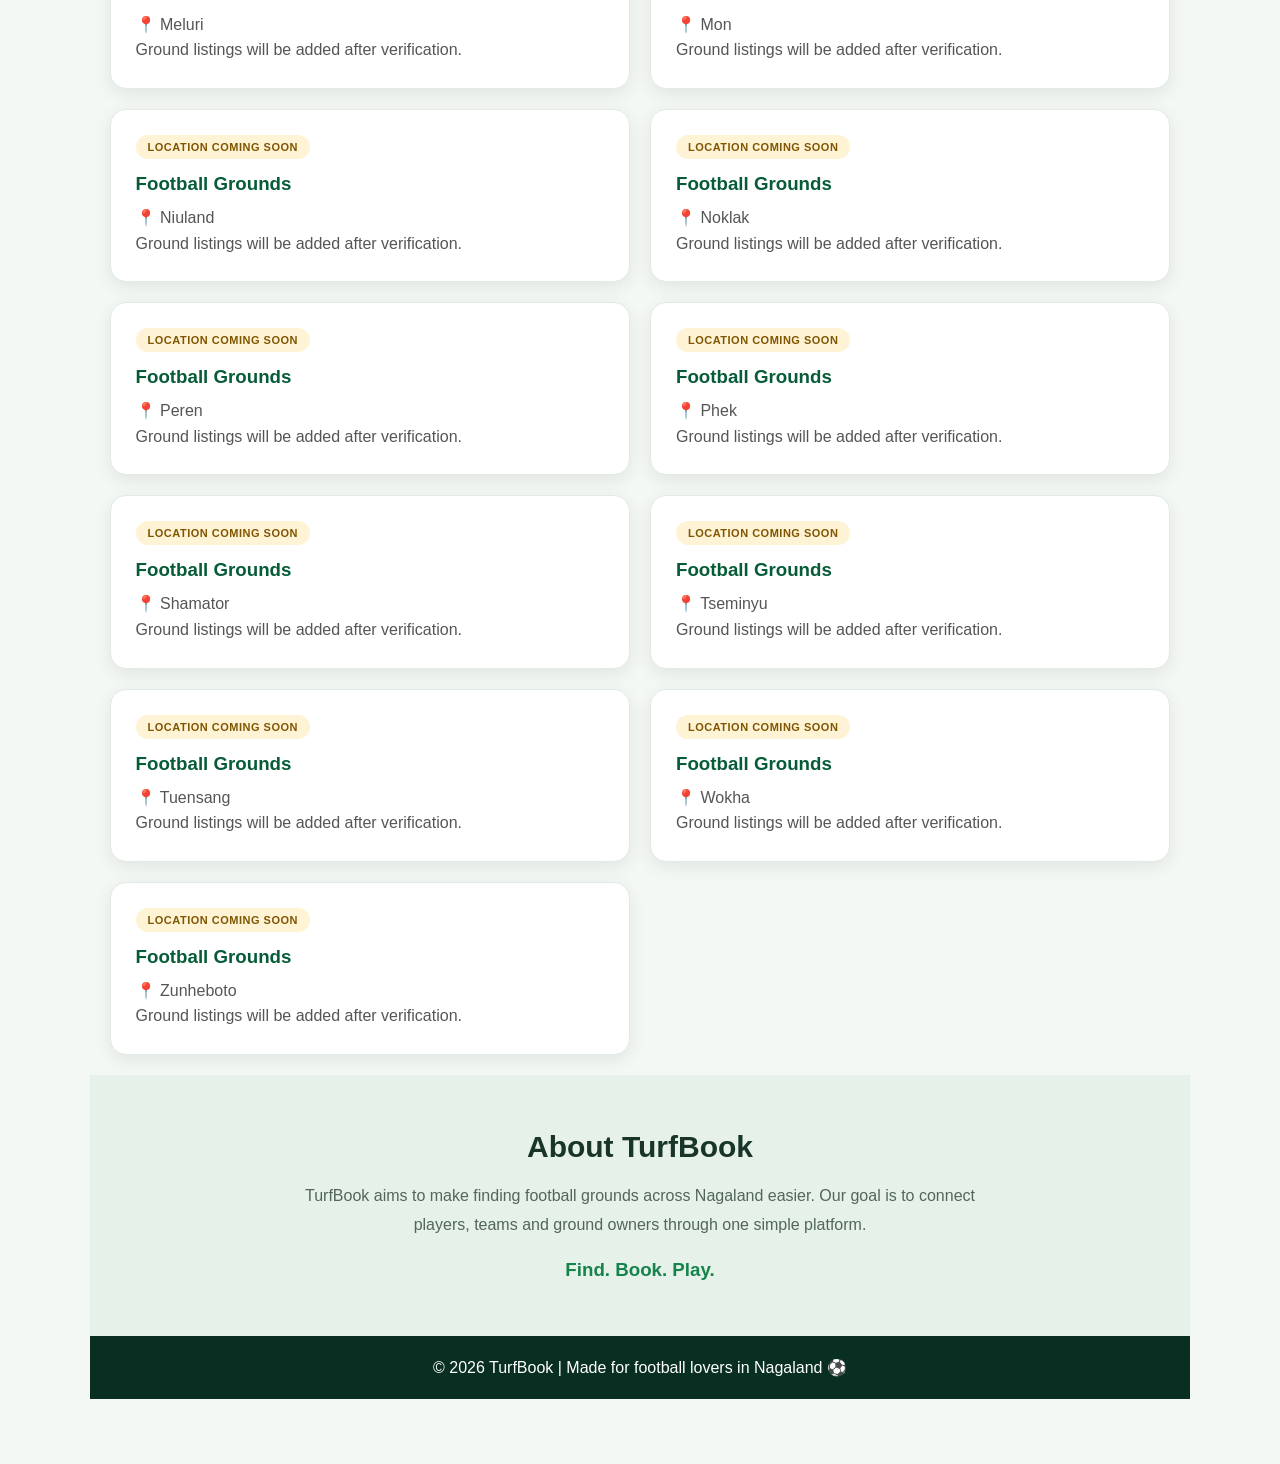
==== commit 50adab8a: "Update index.html" ====
--- a/index.html
+++ b/index.html
@@ -68,16 +68,15 @@
     <h2>Explore Football Grounds Across Nagaland</h2>
 
     <div class="ground-list">
-
-        <div class="ground-card">
-            <span class="demo-label">DEMO LISTING</span>
-            <h3><a href="ground-details.html">Football Ground 1</a></h3>
-            <p class="location-badge">📍 Dimapur</p>
-            <p>Example price: ₹800/hour</p>
-            <p class="unavailable">Not available for booking</p>
-            <button disabled>Coming Soon</button>
-        </div>
-
+    <div class="ground-card">
+        <img src="dimapur.jpg" alt="Dimapur football ground" class="ground-image">
+        <span class="demo-label">DEMO LISTING</span>
+        <h3><a href="ground-details.html">Football Ground 1</a></h3>
+        <p class="location-badge">📍 Dimapur</p>
+        <p>Example price: ₹800/hour</p>
+        <p class="unavailable">Not available for booking</p>
+        <button disabled>Coming Soon</button>
+    </div>
         <div class="ground-card">
             <span class="demo-label">DEMO LISTING</span>
             <h3><a href="ground-details-2.html">Football Ground 2</a></h3>
--- a/style.css
+++ b/style.css
@@ -138,13 +138,14 @@
 
 .demo-label {
     display: inline-block;
-    color: #8a5a00;
-    background: #fff1cc;
-    padding: 5px 9px;
-    border-radius: 5px;
+    color: #805500;
+    background: #fff3d6;
+    padding: 6px 12px;
+    border-radius: 20px;
     font-size: 11px;
-    font-weight: bold;
-    margin-bottom: 12px;
+    font-weight: 700;
+    letter-spacing: 0.5px;
+    margin-bottom: 14px;
 }
 
 .ground-info h3 {
@@ -309,12 +310,14 @@
 .ground-card button {
     border: none;
     border-radius: 8px;
-    padding: 10px 18px;
+    padding: 11px 20px;
     background: #0b7548;
     color: white;
-    font-weight: bold;
+    font-size: 14px;
+    font-weight: 600;
     cursor: not-allowed;
-    opacity: 0.7;
+    opacity: 0.65;
+    margin-top: 10px;
 }
 /* Ground Details Page */
 .ground-details {
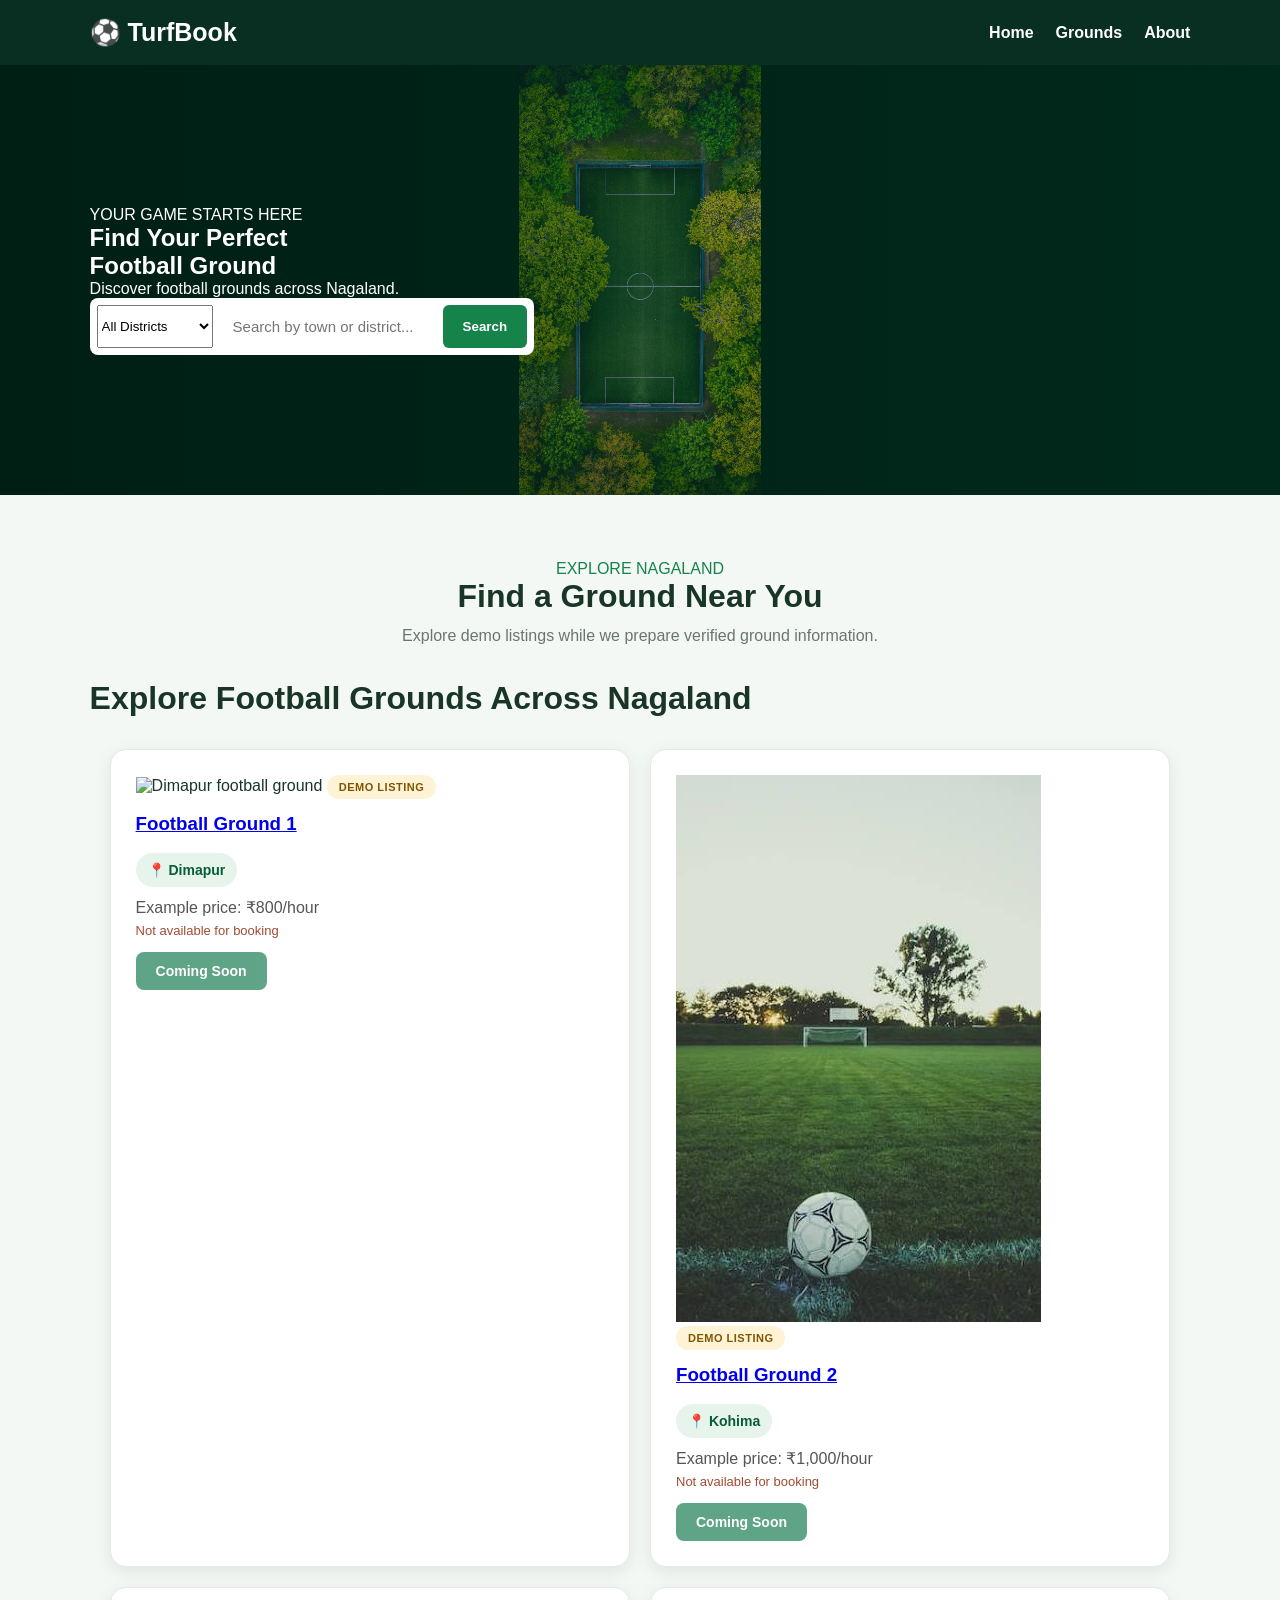
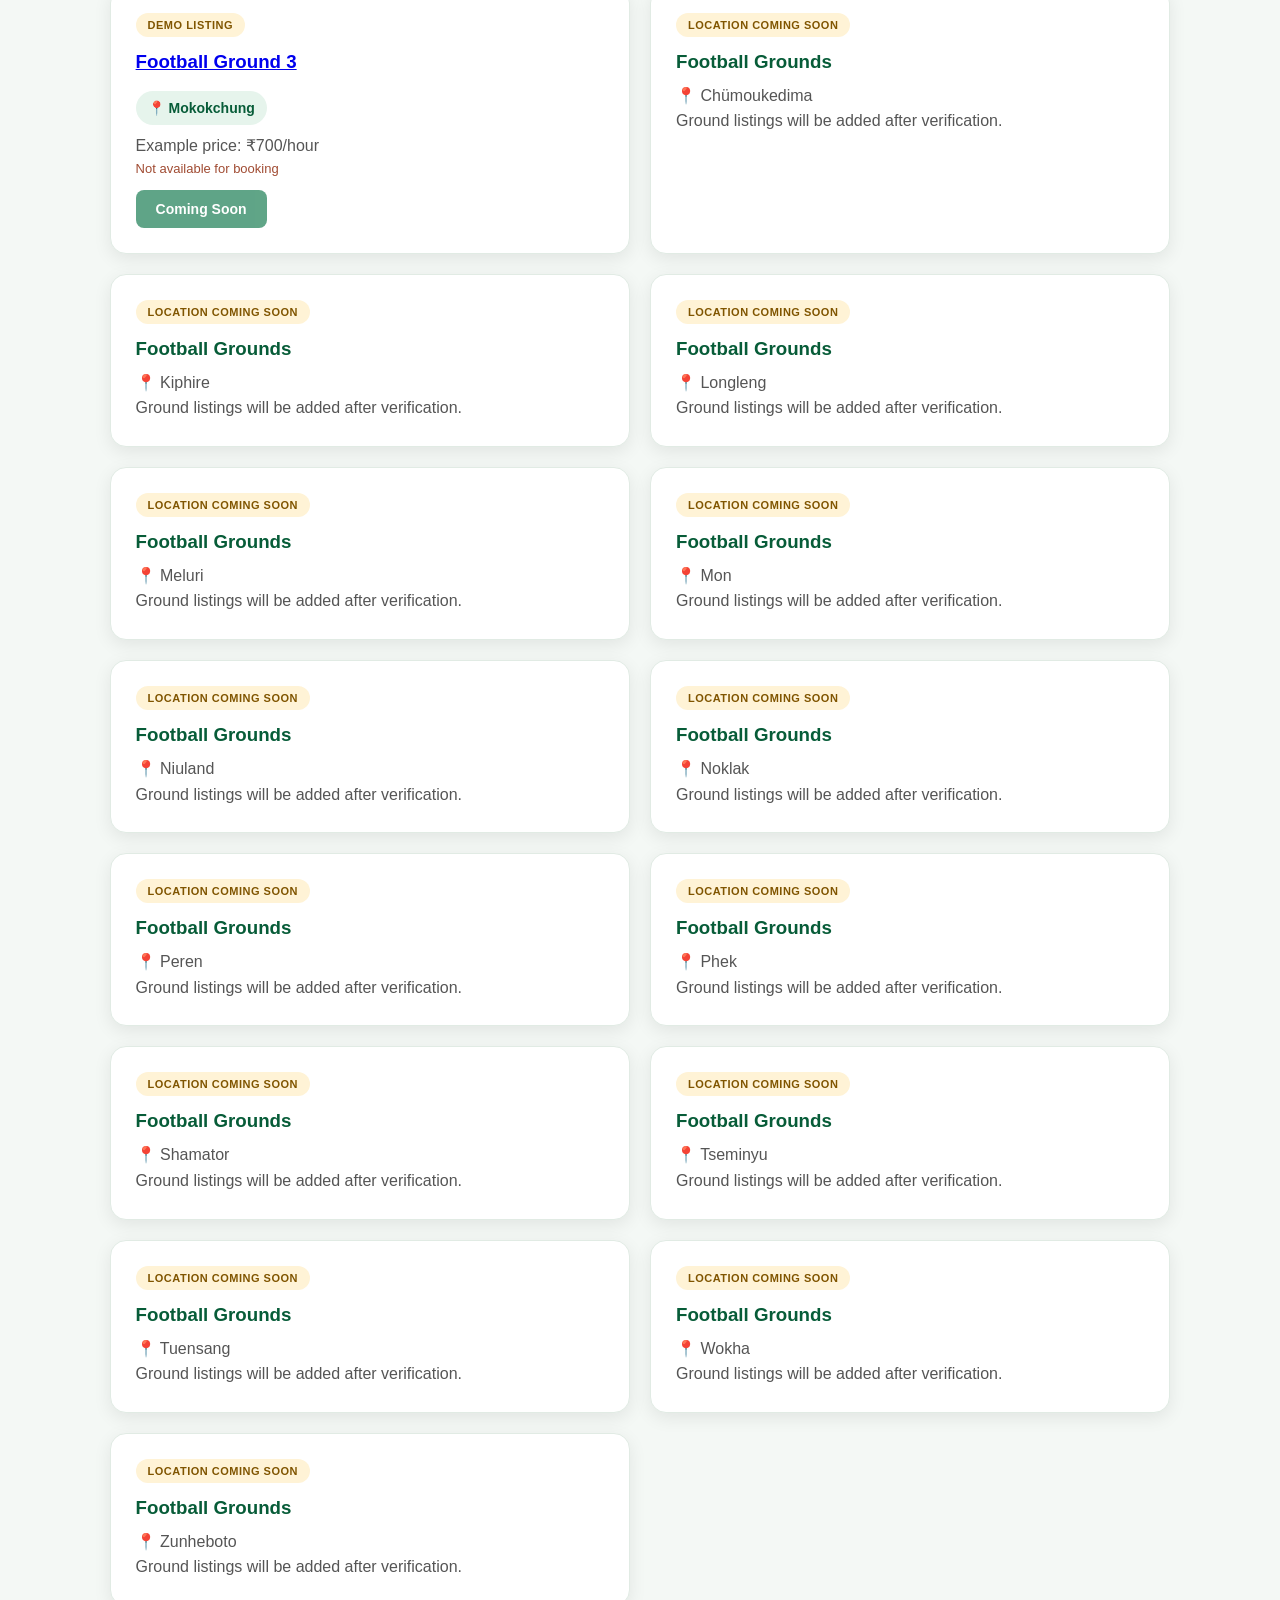
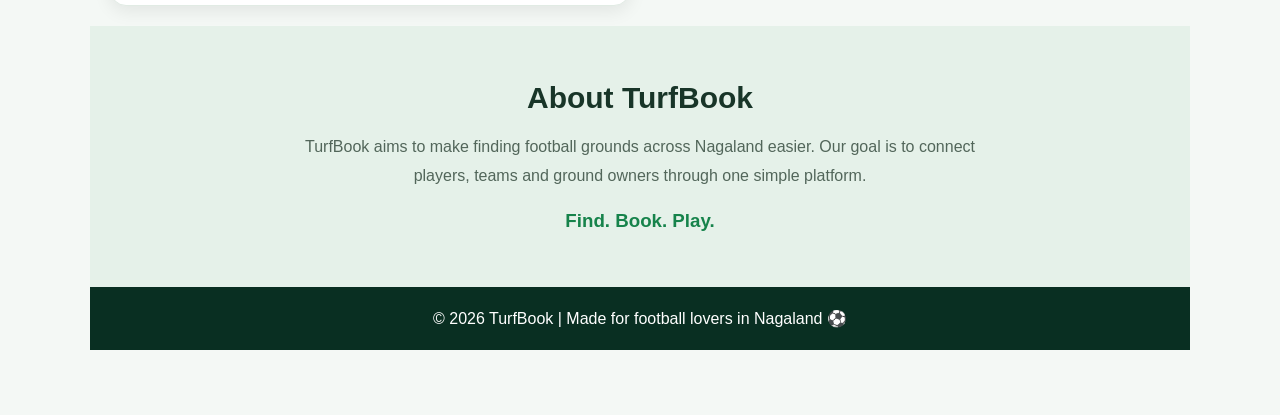
==== commit e4d66c24: "Rearrange ground listing and add image for Kohima" ====
--- a/index.html
+++ b/index.html
@@ -78,13 +78,14 @@
         <button disabled>Coming Soon</button>
     </div>
         <div class="ground-card">
-            <span class="demo-label">DEMO LISTING</span>
-            <h3><a href="ground-details-2.html">Football Ground 2</a></h3>
-            <p class="location-badge">📍 Kohima</p>
-            <p>Example price: ₹1,000/hour</p>
-            <p class="unavailable">Not available for booking</p>
-            <button disabled>Coming Soon</button>
-        </div>
+    <img src="kohima.jpg" alt="Kohima football ground" class="ground-image">
+    <span class="demo-label">DEMO LISTING</span>
+    <h3><a href="ground-details-2.html">Football Ground 2</a></h3>
+    <p class="location-badge">📍 Kohima</p>
+    <p>Example price: ₹1,000/hour</p>
+    <p class="unavailable">Not available for booking</p>
+    <button disabled>Coming Soon</button>
+</div>
 
         <div class="ground-card">
             <span class="demo-label">DEMO LISTING</span>
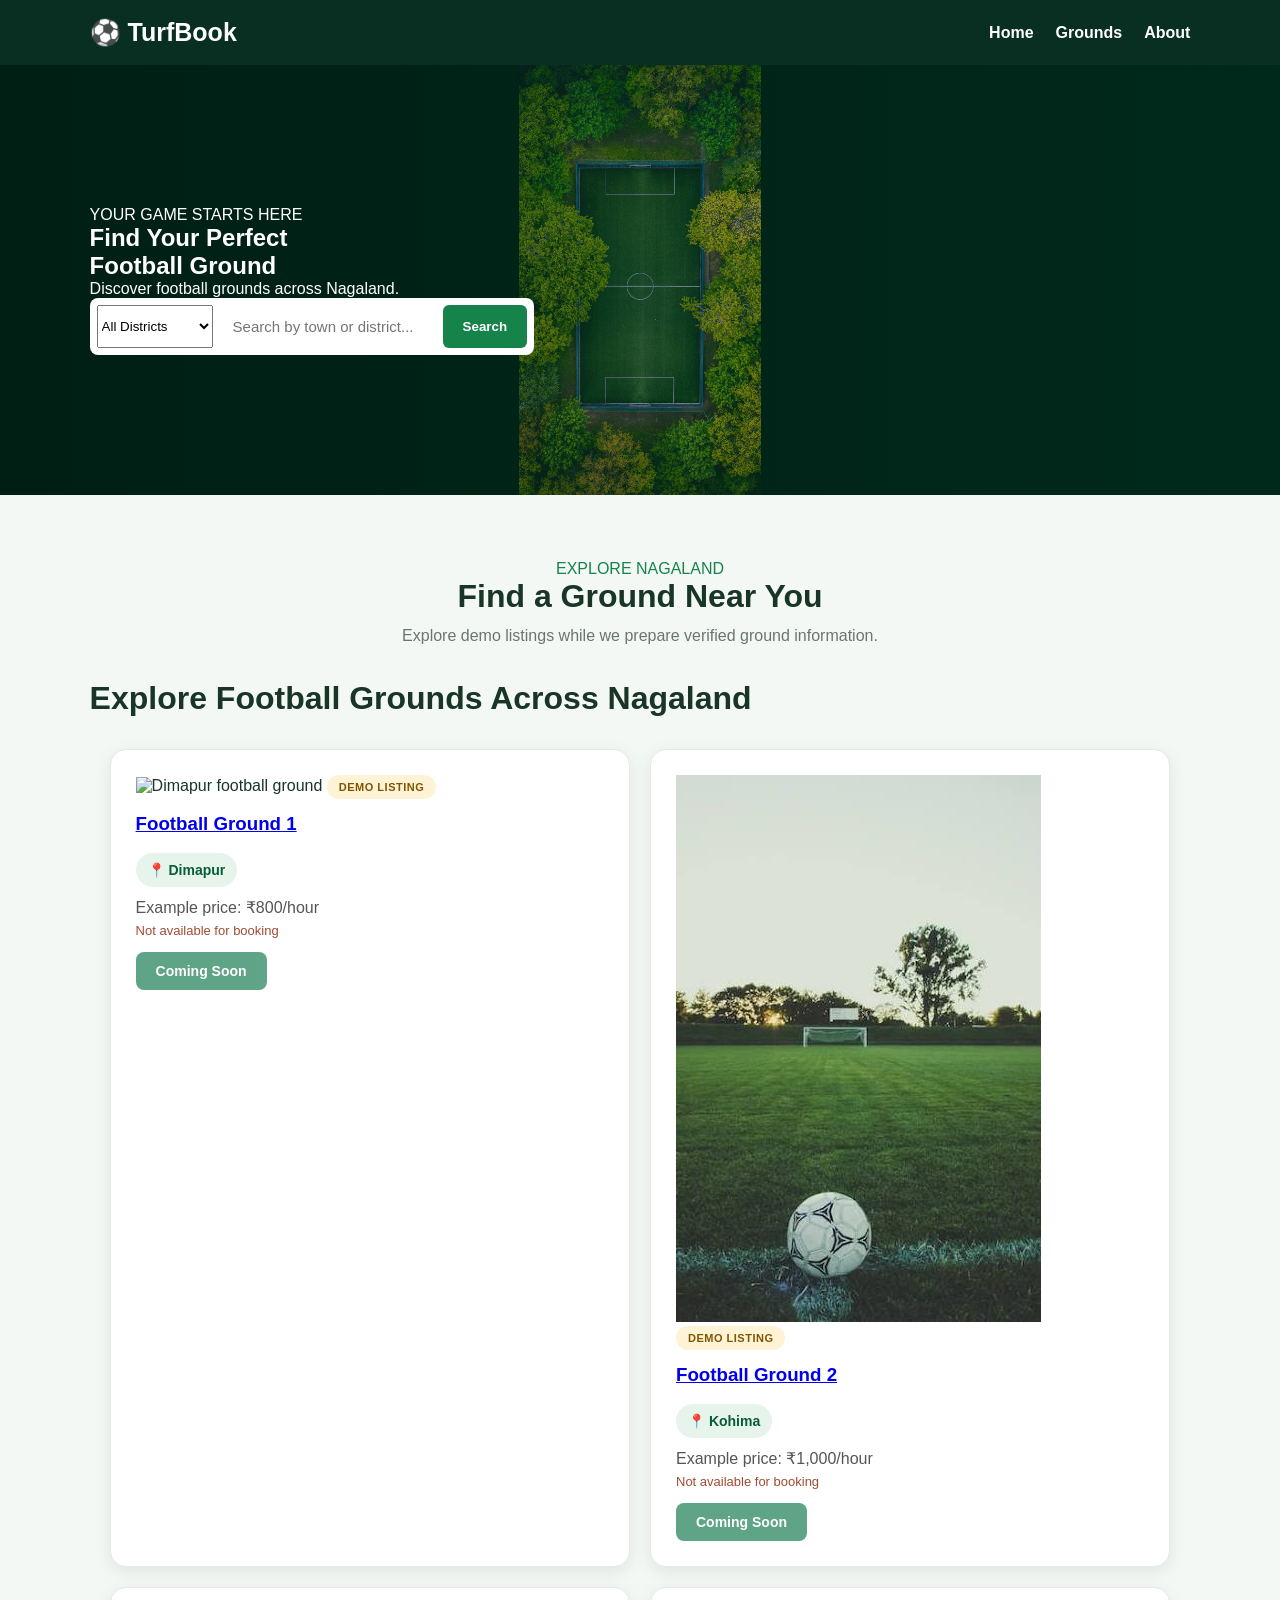
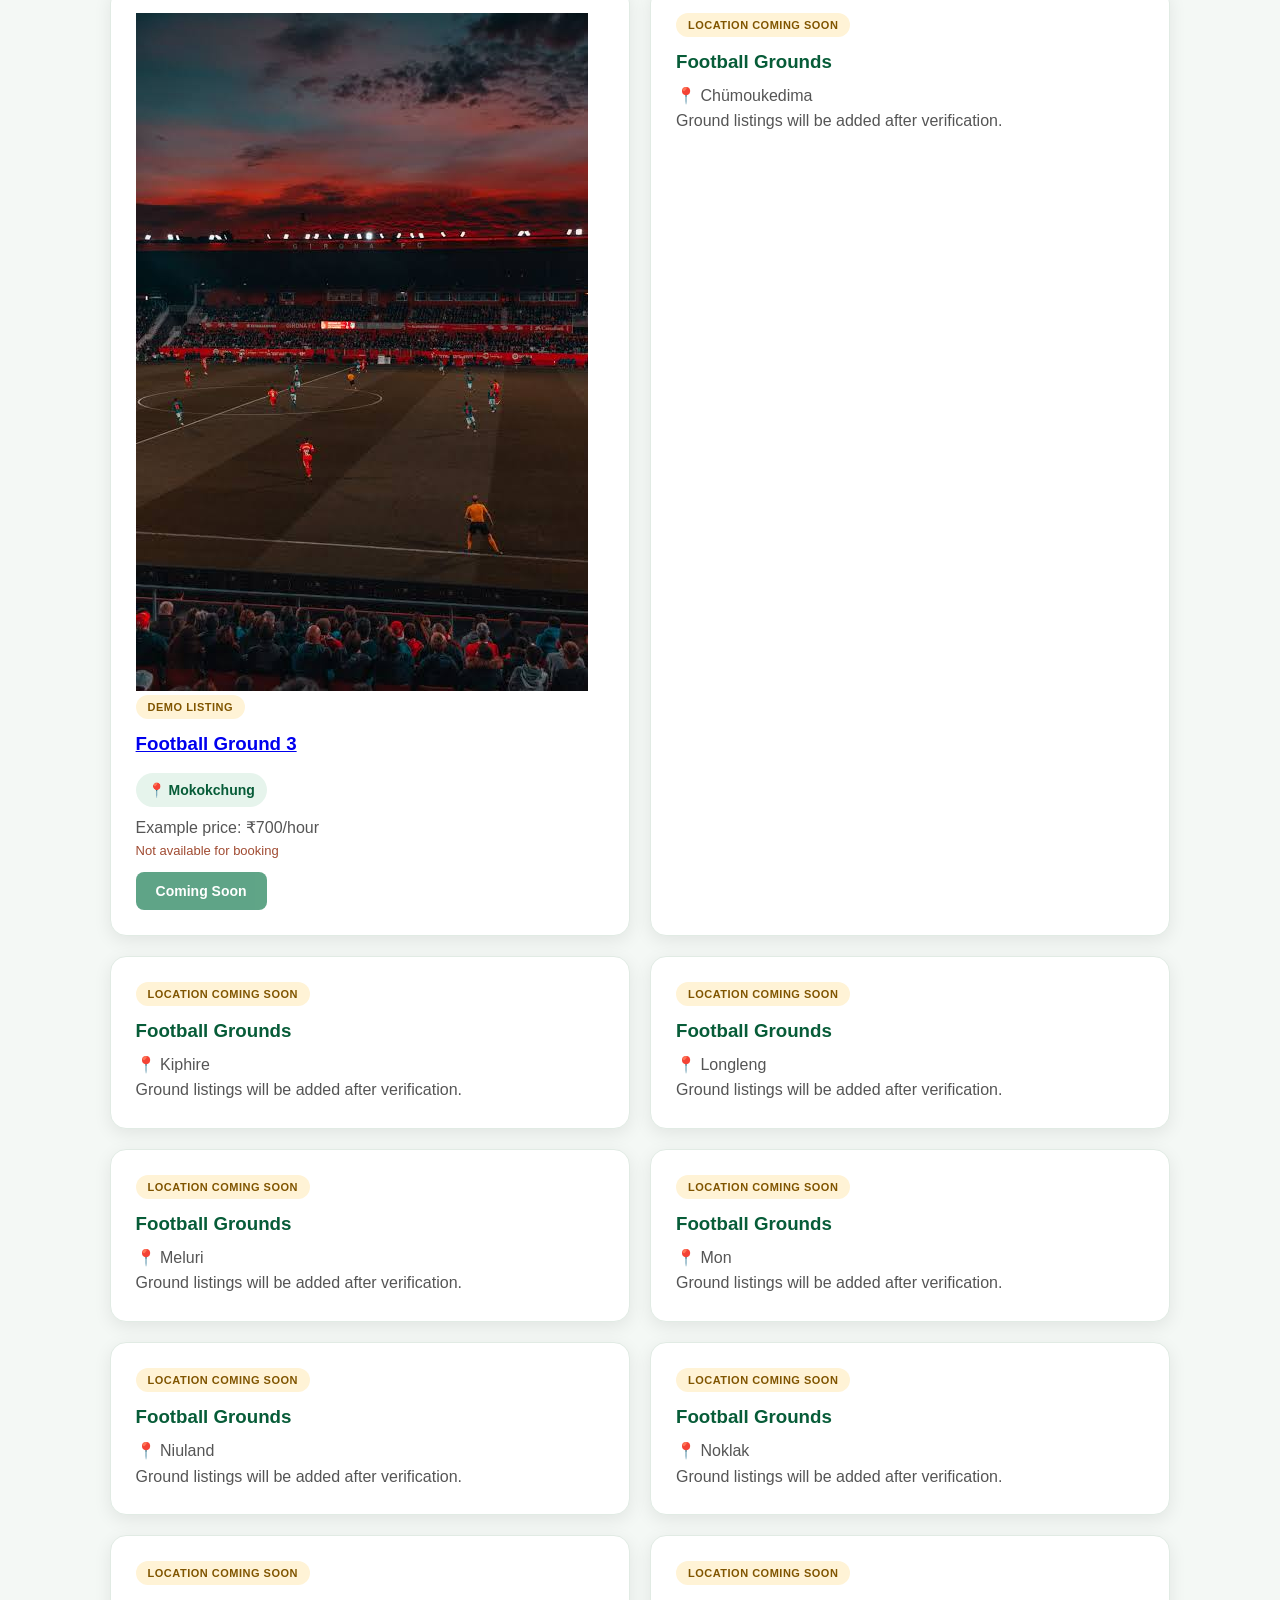
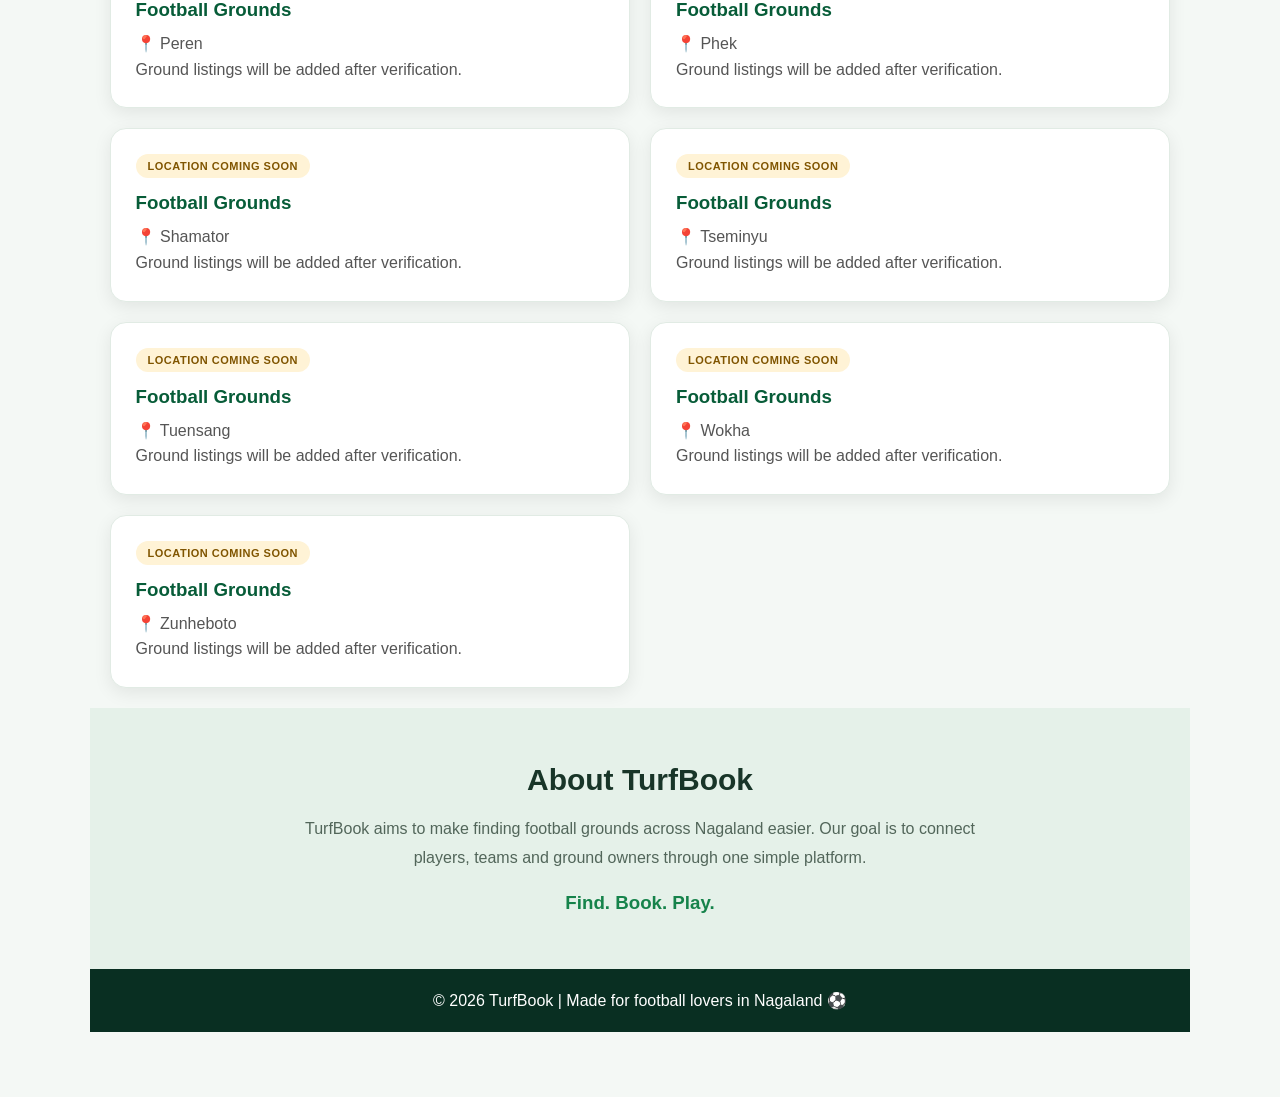
==== commit 9726ec2f: "Add image to Football Ground 3 listing" ====
--- a/index.html
+++ b/index.html
@@ -88,14 +88,14 @@
 </div>
 
         <div class="ground-card">
-            <span class="demo-label">DEMO LISTING</span>
-            <h3><a href="ground-details-3.html">Football Ground 3</a></h3>
-           <p class="location-badge">📍 Mokokchung</p>
-            <p>Example price: ₹700/hour</p>
-            <p class="unavailable">Not available for booking</p>
-            <button disabled>Coming Soon</button>
-        </div>
-
+    <img src="mokokchung.jpg" alt="Mokokchung football ground" class="ground-image">
+    <span class="demo-label">DEMO LISTING</span>
+    <h3><a href="ground-details-3.html">Football Ground 3</a></h3>
+    <p class="location-badge">📍 Mokokchung</p>
+    <p>Example price: ₹700/hour</p>
+    <p class="unavailable">Not available for booking</p>
+    <button disabled>Coming Soon</button>
+</div>
         <div class="ground-card">
             <span class="demo-label">LOCATION COMING SOON</span>
             <h3>Football Grounds</h3>
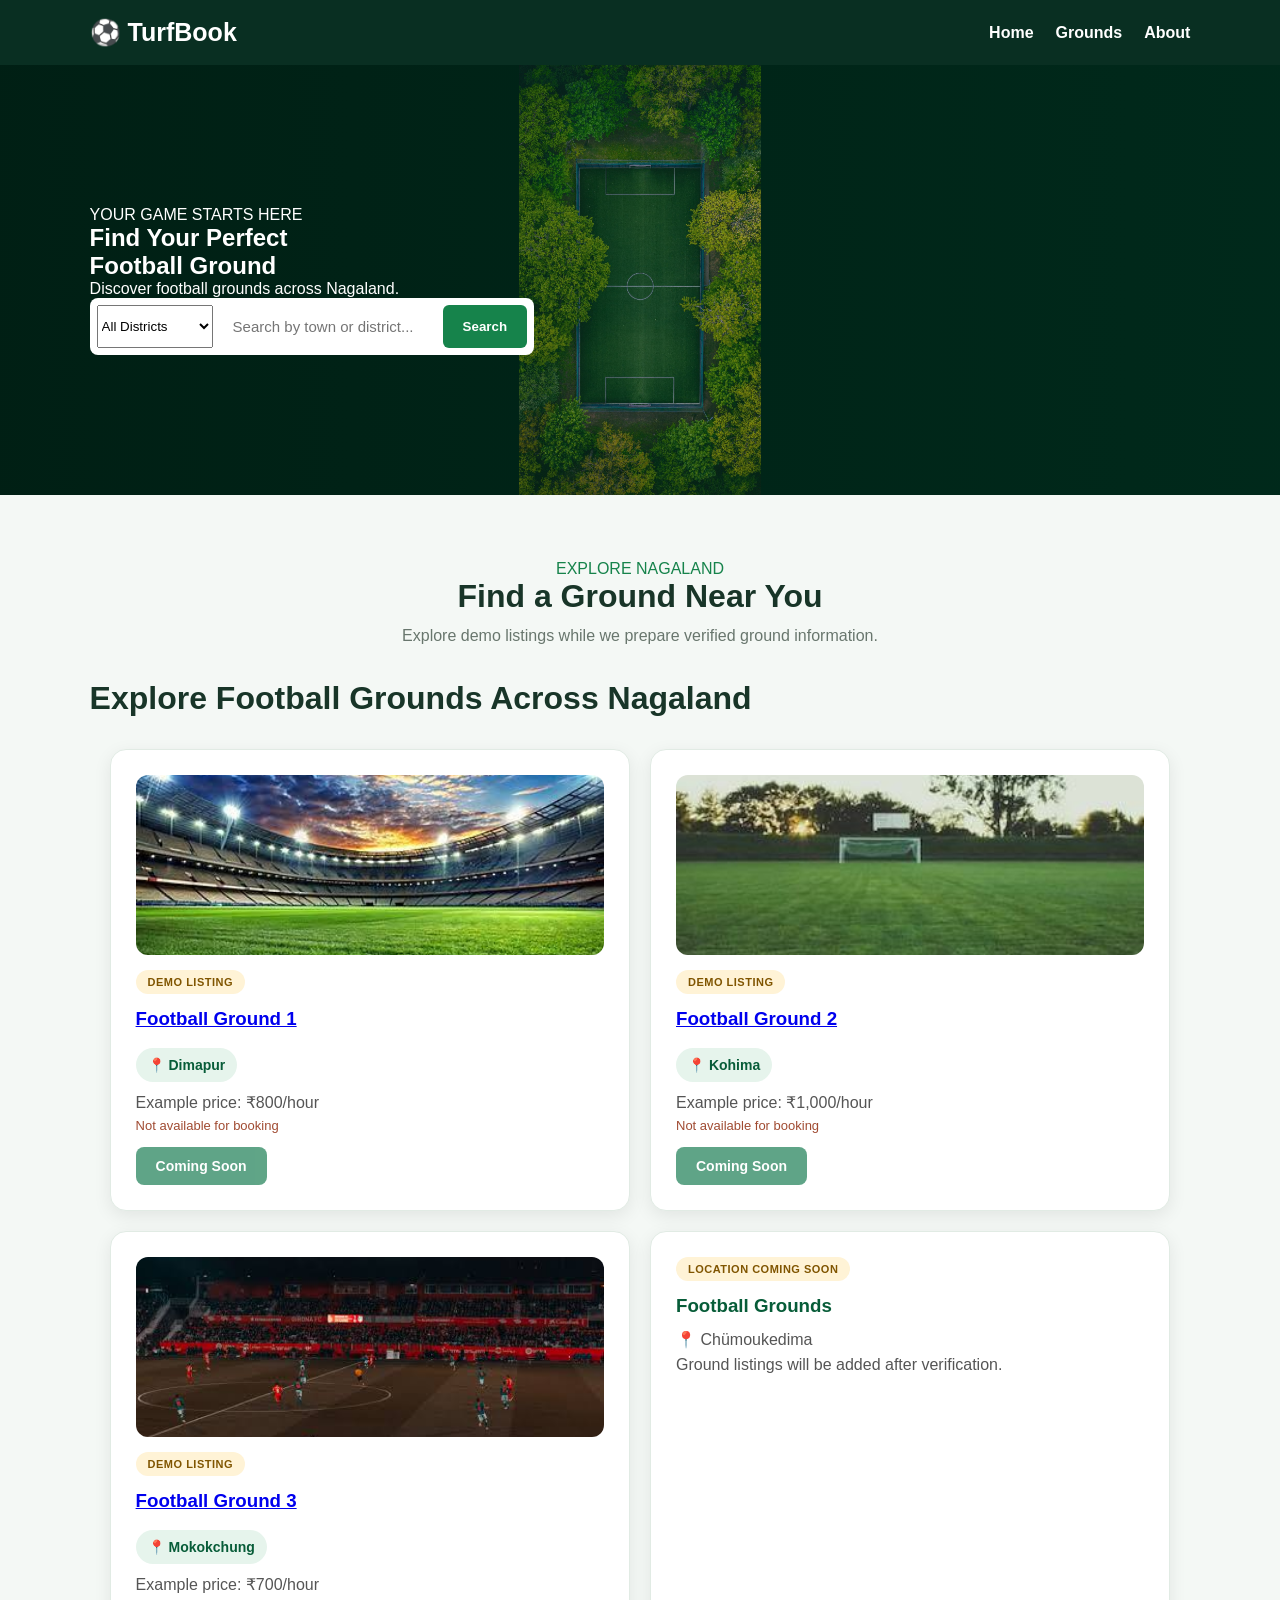
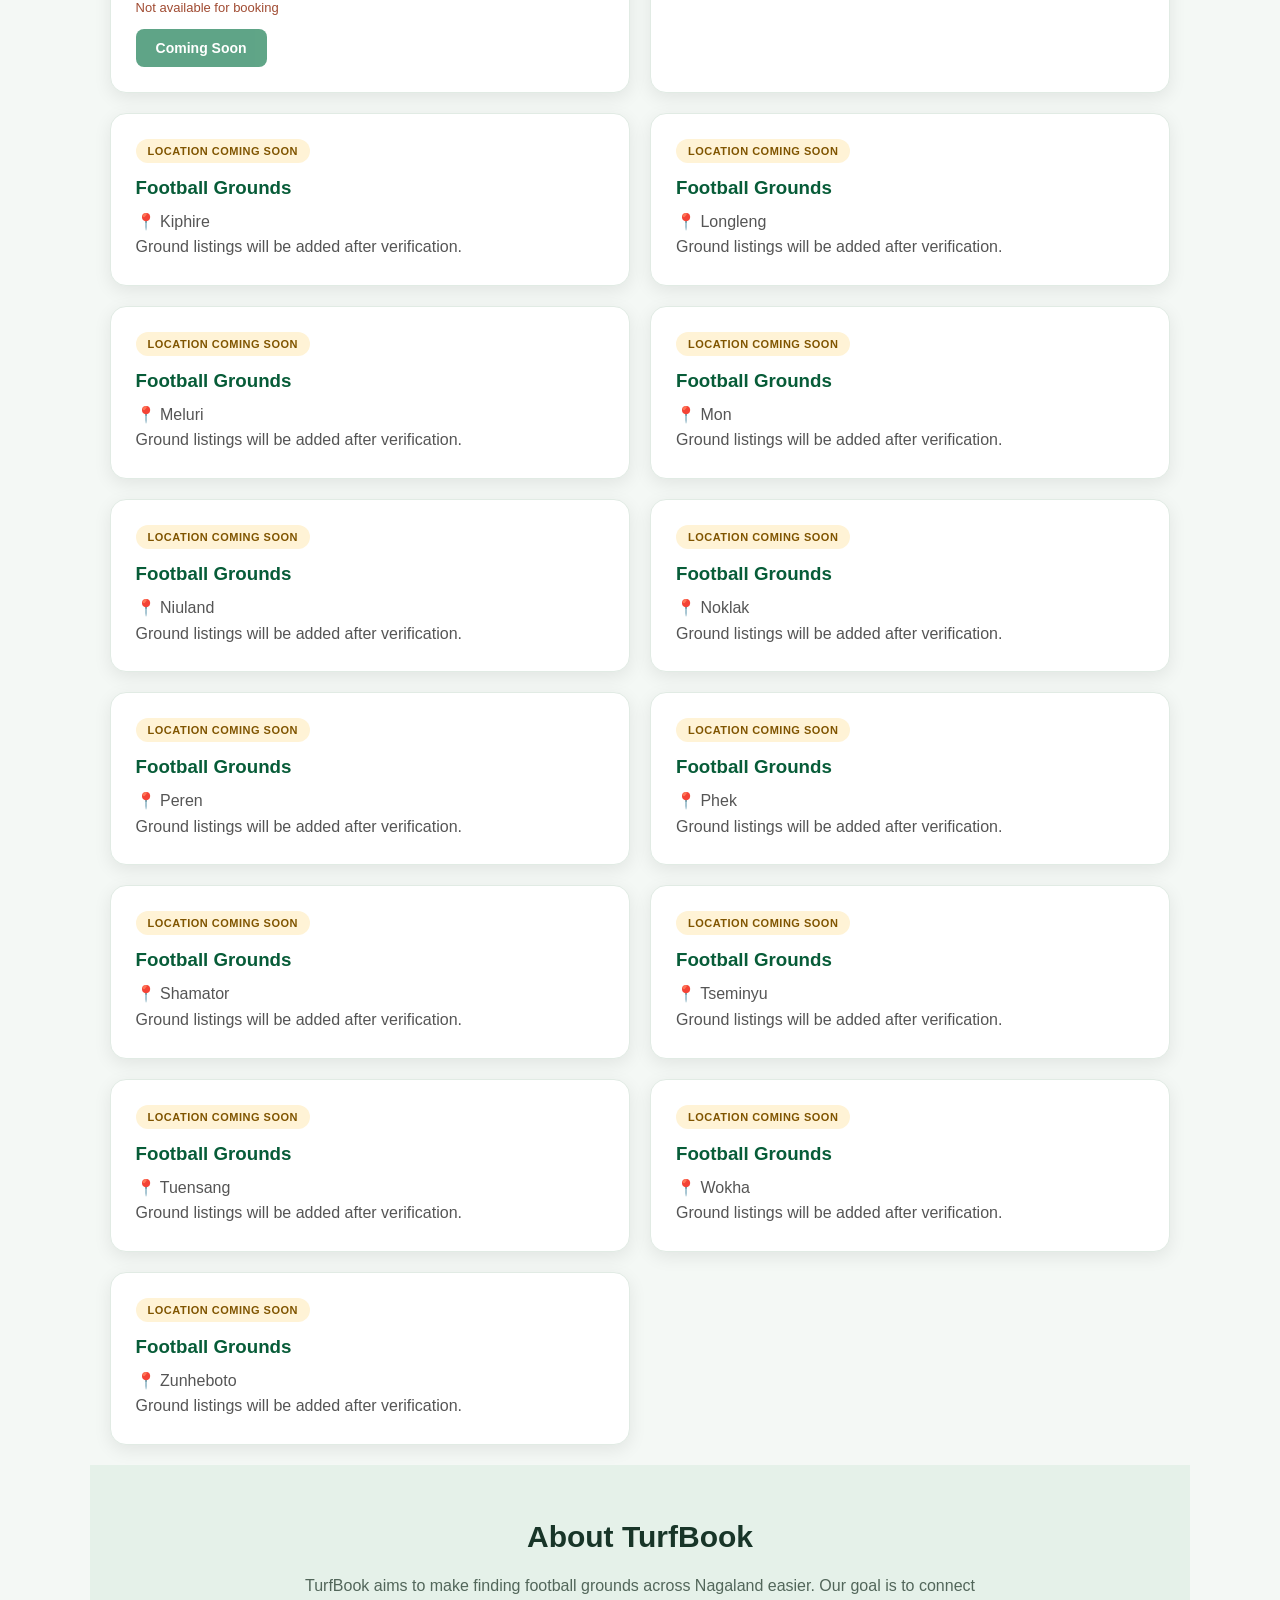
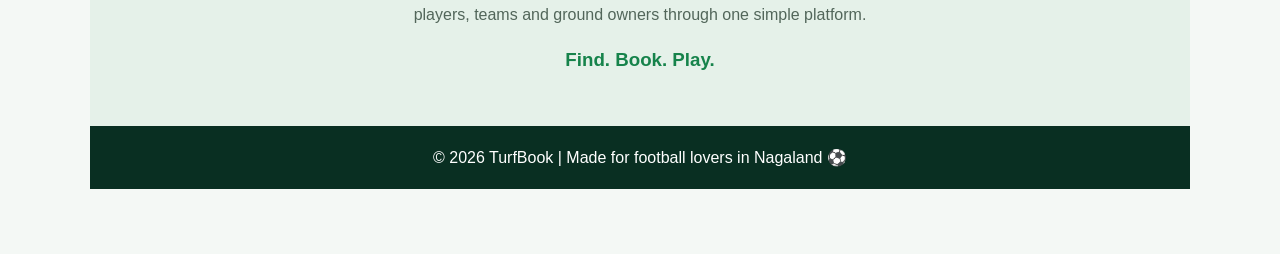
==== commit 4ac34706: "Update index.html" ====
--- a/index.html
+++ b/index.html
@@ -69,7 +69,7 @@
 
     <div class="ground-list">
     <div class="ground-card">
-        <img src="dimapur.jpg" alt="Dimapur football ground" class="ground-image">
+        <img src="Dimapur.jpg" alt="Dimapur football ground" class="ground-image">
         <span class="demo-label">DEMO LISTING</span>
         <h3><a href="ground-details.html">Football Ground 1</a></h3>
         <p class="location-badge">📍 Dimapur</p>
--- a/style.css
+++ b/style.css
@@ -401,3 +401,12 @@
     font-weight: 600;
     margin: 8px 0;
 }
+/* Ground card photos */
+.ground-image {
+    width: 100%;
+    height: 180px;
+    object-fit: cover;
+    border-radius: 12px;
+    margin-bottom: 15px;
+    display: block;
+}
